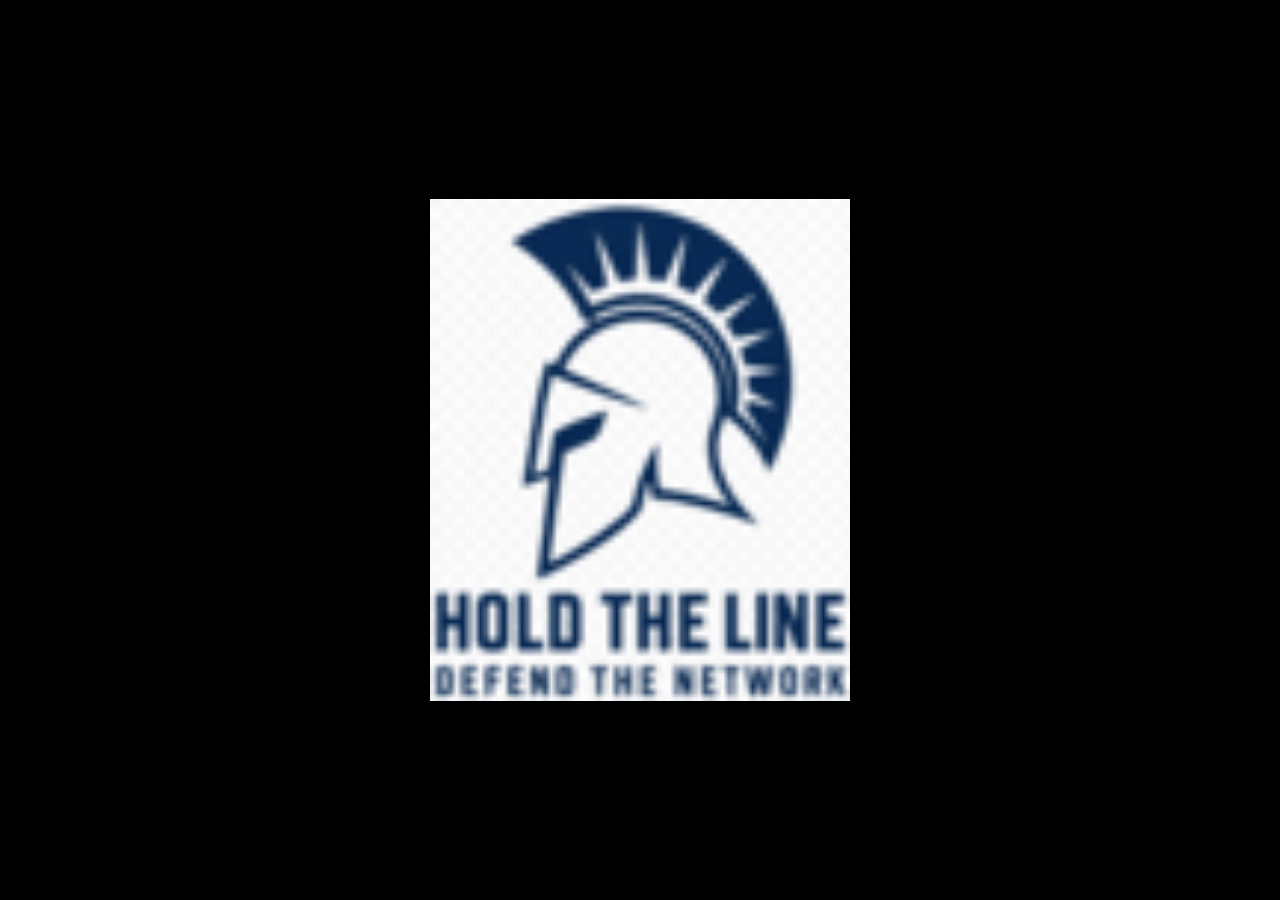
==== index.html @ aa24510d "Simplify to black background with centered static logo. Co-authored-by: Cursor <cursoragent@cursor.c" ====
<!DOCTYPE html>
<html lang="en">
<head>
  <meta charset="utf-8">
  <meta name="viewport" content="width=device-width, initial-scale=1">
  <title>Coish.Net</title>
  <link rel="stylesheet" href="styles.css">
</head>
<body>
  <img src="coish-hold-the-line-logo.png" alt="Coish.Net" width="480" height="480">
</body>
</html>
---- styles.css ----
*,
*::before,
*::after {
  box-sizing: border-box;
  margin: 0;
  padding: 0;
}

html,
body {
  height: 100%;
  background: #000;
}

body {
  display: flex;
  align-items: center;
  justify-content: center;
  min-height: 100vh;
  min-height: 100dvh;
}

img {
  display: block;
  max-width: min(88vw, 420px);
  width: 100%;
  height: auto;
}
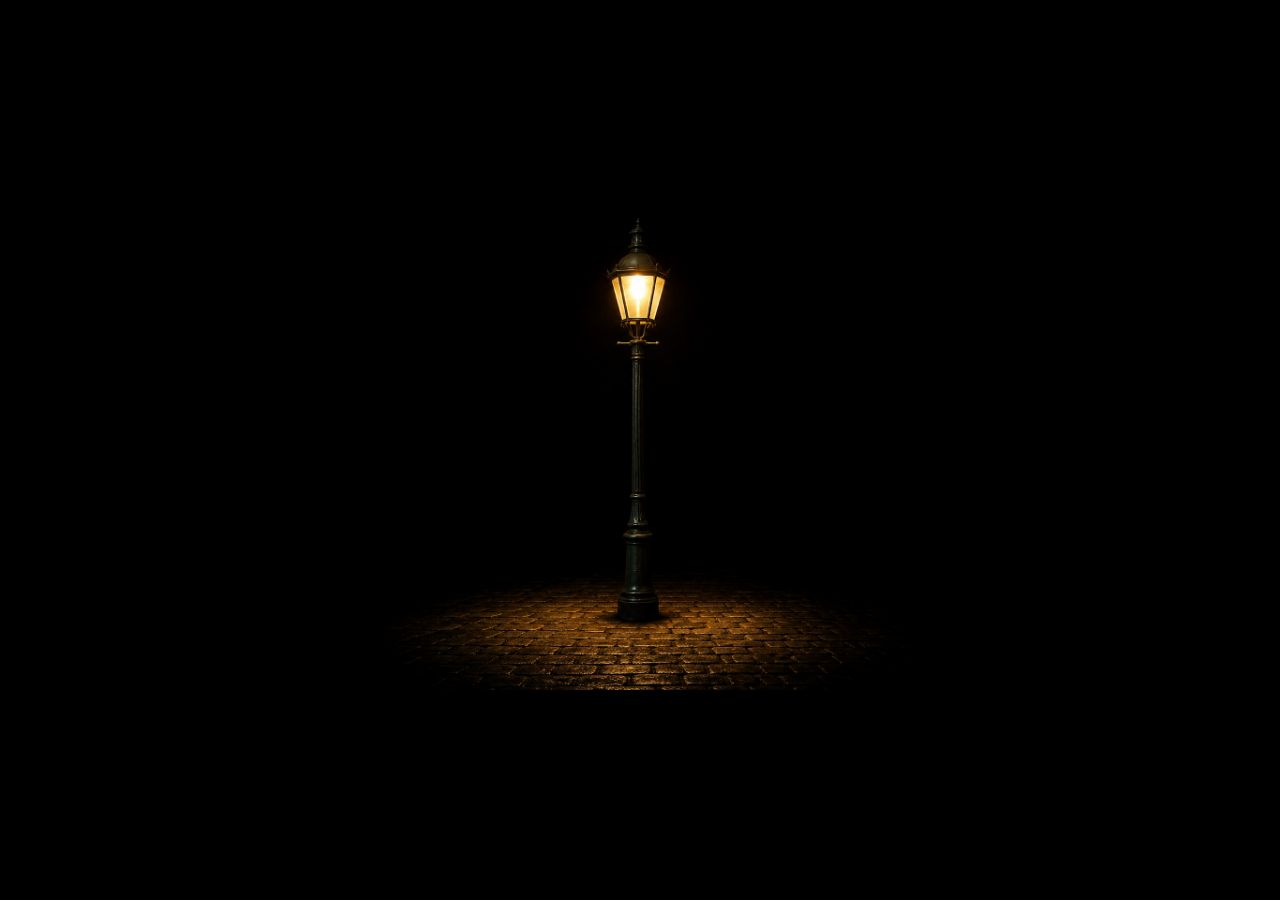
==== commit d0d3a82f: "Use static street lamp in darkness image. Co-authored-by: Cursor <cursoragent@cursor.com>" ====
--- a/index.html
+++ b/index.html
@@ -3,10 +3,11 @@
 <head>
   <meta charset="utf-8">
   <meta name="viewport" content="width=device-width, initial-scale=1">
+  <meta name="description" content="Coish.Net">
   <title>Coish.Net</title>
   <link rel="stylesheet" href="styles.css">
 </head>
 <body>
-  <img src="coish-hold-the-line-logo.png" alt="Coish.Net" width="480" height="480">
+  <img src="street-lamp-darkness.png" alt="Street lamp in the darkness">
 </body>
 </html>
--- a/styles.css
+++ b/styles.css
@@ -18,11 +18,13 @@
   justify-content: center;
   min-height: 100vh;
   min-height: 100dvh;
+  padding: 1rem;
 }
 
 img {
   display: block;
-  max-width: min(88vw, 420px);
+  max-width: min(96vw, 720px);
   width: 100%;
   height: auto;
+  border-radius: 2px;
 }
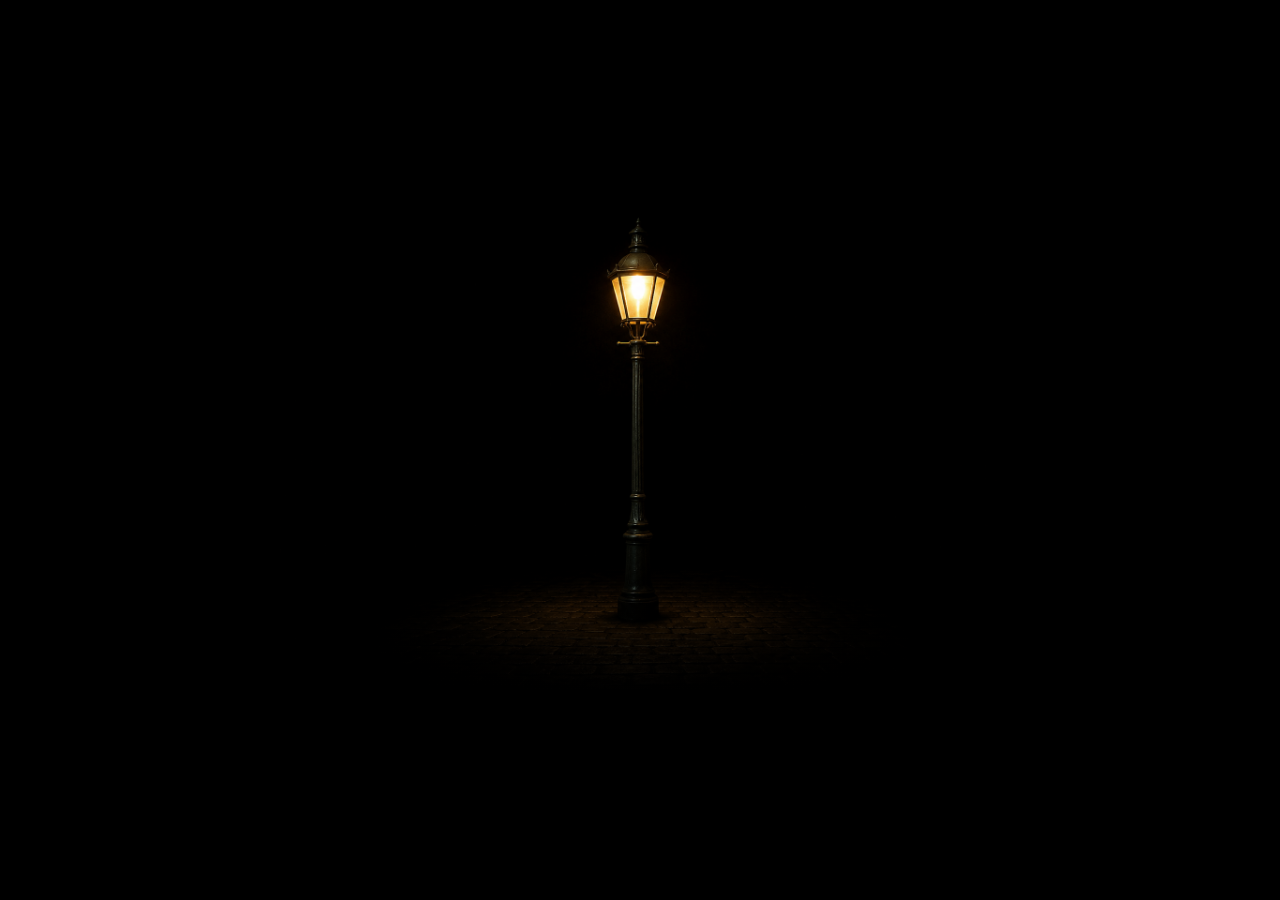
==== commit 1d4321b4: "Fade front cobblestone edge into black background. Co-authored-by: Cursor <cursoragent@cursor.com>" ====
--- a/index.html
+++ b/index.html
@@ -8,6 +8,8 @@
   <link rel="stylesheet" href="styles.css">
 </head>
 <body>
-  <img src="street-lamp-darkness.png" alt="Street lamp in the darkness">
+  <div class="image-wrap">
+    <img src="street-lamp-darkness.png" alt="Street lamp in the darkness">
+  </div>
 </body>
 </html>
--- a/styles.css
+++ b/styles.css
@@ -21,10 +21,34 @@
   padding: 1rem;
 }
 
-img {
-  display: block;
+.image-wrap {
+  position: relative;
   max-width: min(96vw, 720px);
   width: 100%;
+  line-height: 0;
+}
+
+.image-wrap img {
+  display: block;
+  width: 100%;
   height: auto;
-  border-radius: 2px;
 }
+
+/* Fade the front cobblestone edge into the page black */
+.image-wrap::after {
+  content: "";
+  position: absolute;
+  left: 0;
+  right: 0;
+  bottom: 0;
+  height: 48%;
+  background: linear-gradient(
+    to bottom,
+    transparent 0%,
+    rgba(0, 0, 0, 0.18) 22%,
+    rgba(0, 0, 0, 0.52) 48%,
+    rgba(0, 0, 0, 0.82) 72%,
+    #000 100%
+  );
+  pointer-events: none;
+}
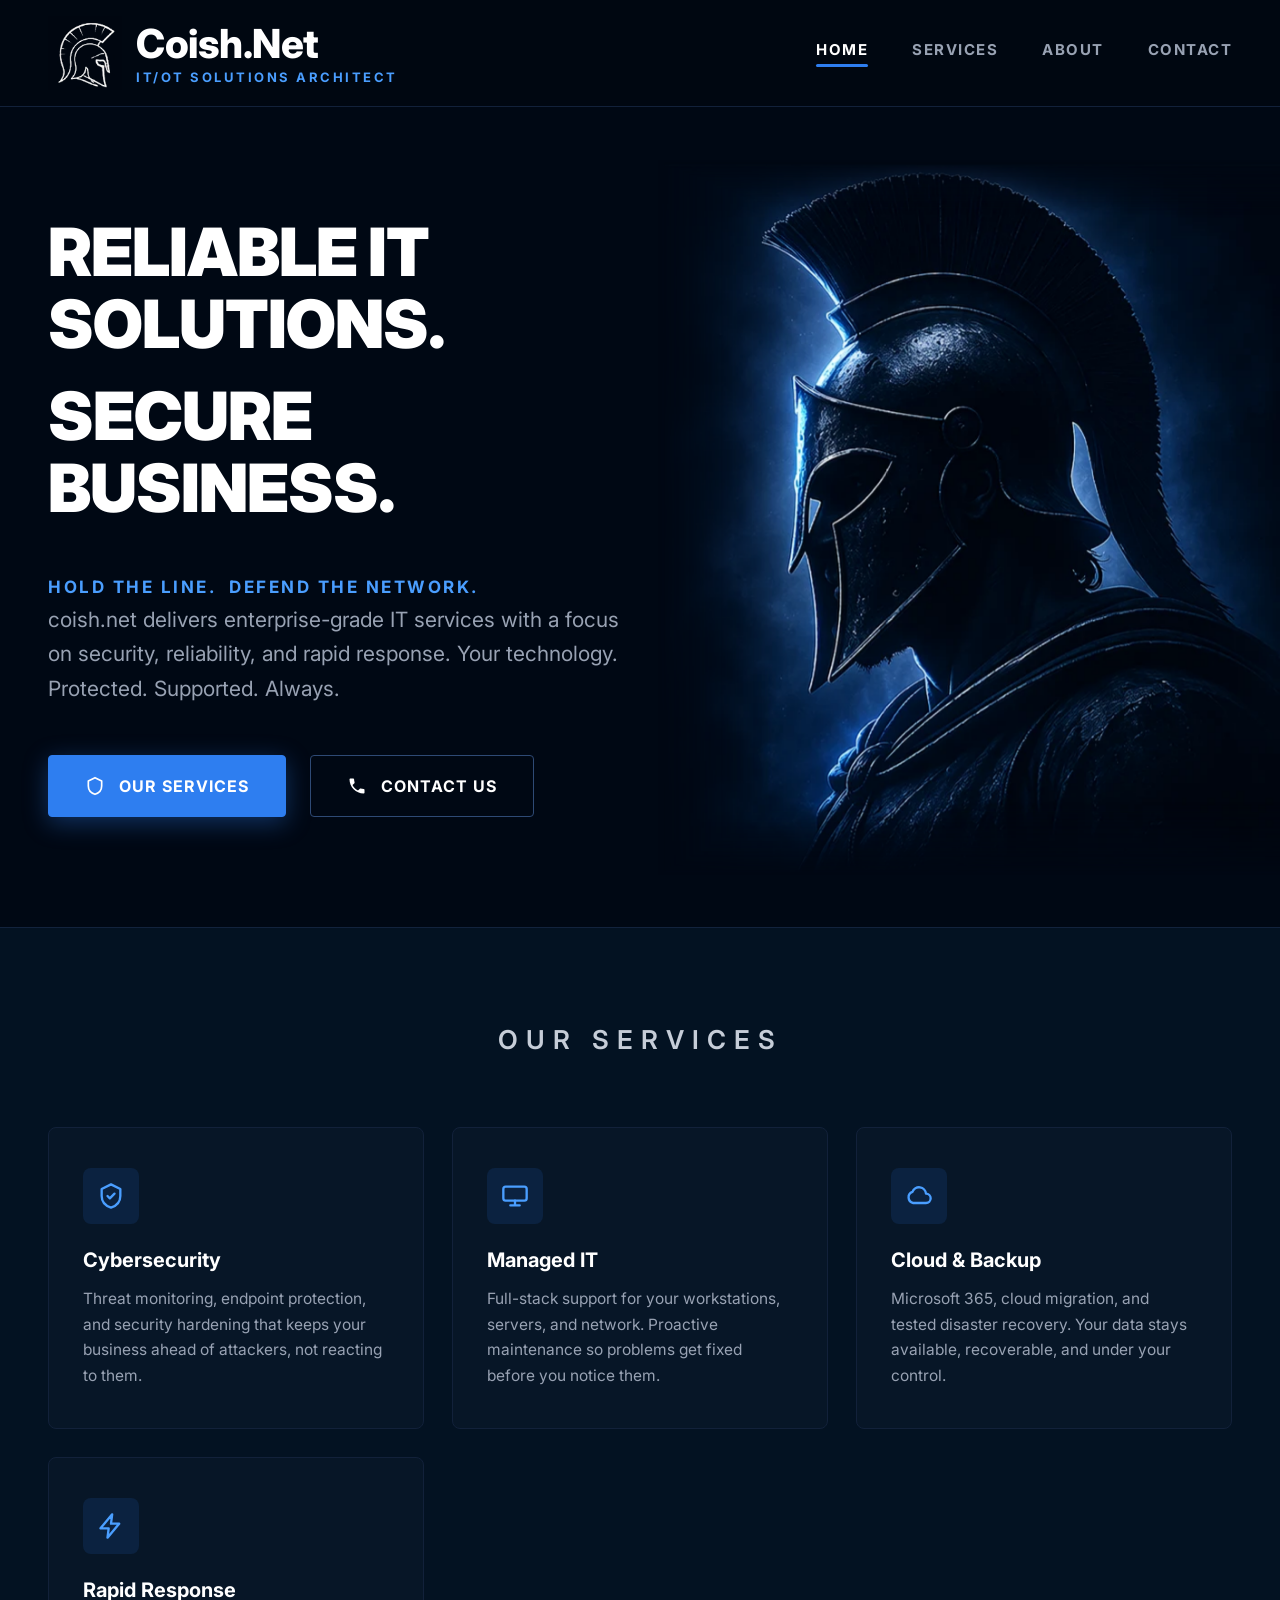
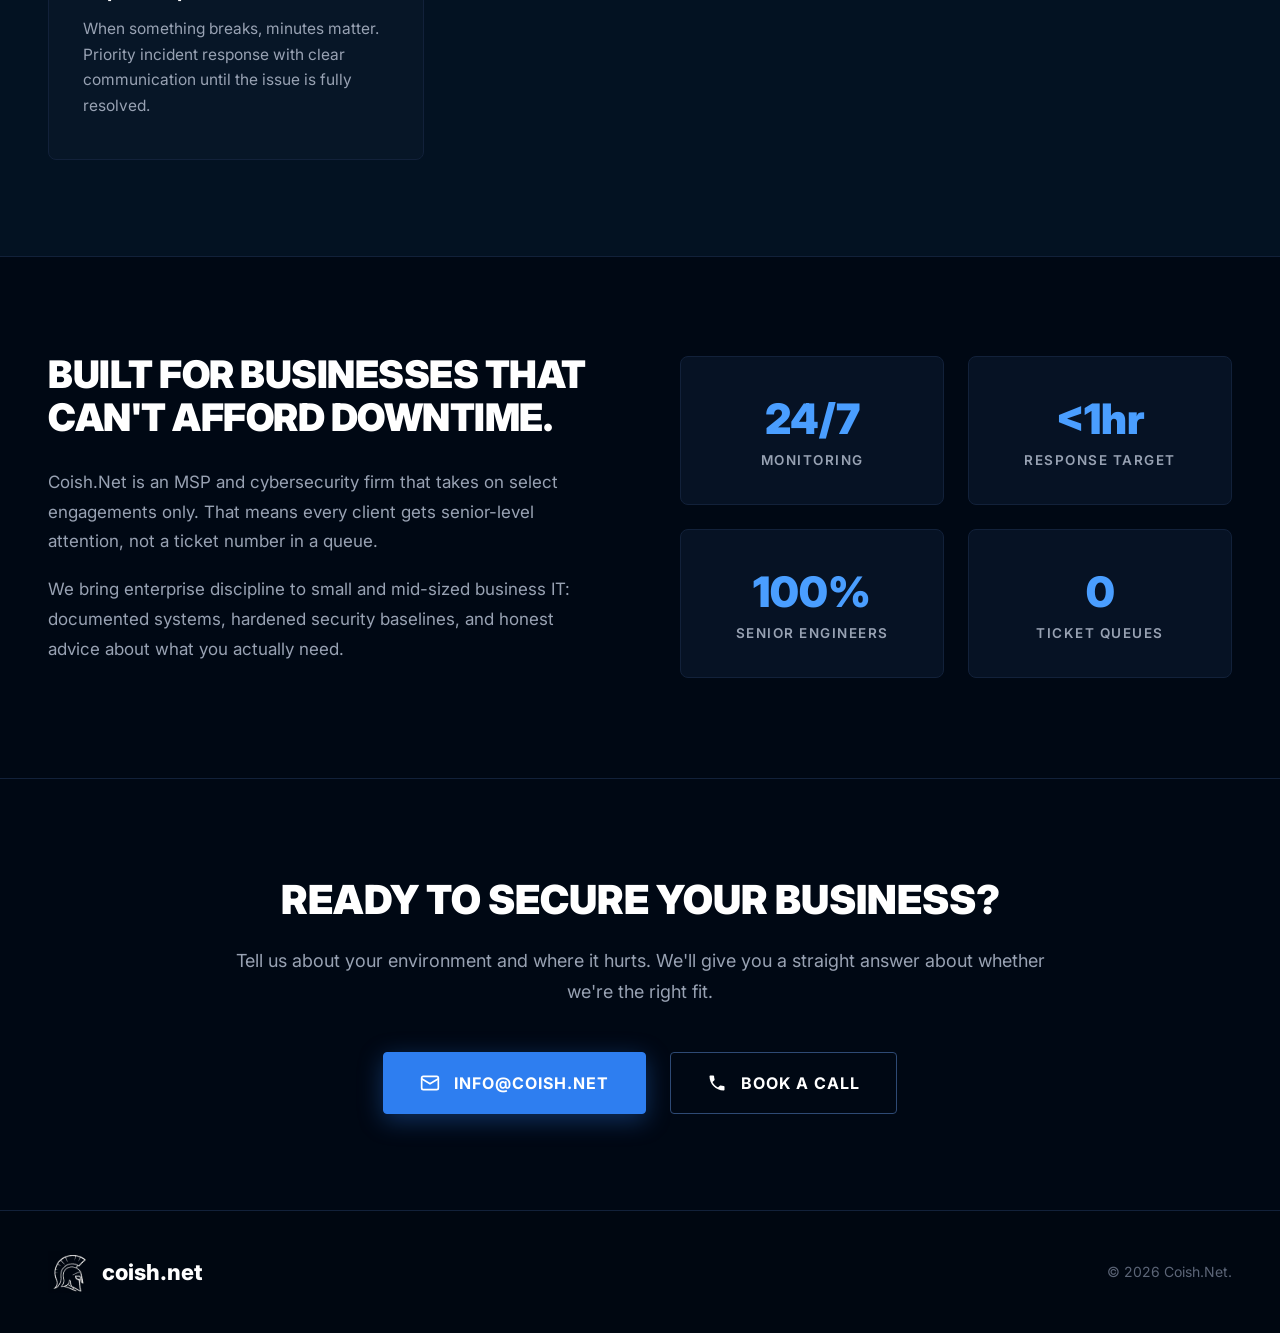
==== commit 914d7525: "Update coish.net homepage with redesigned single-page layout. Replace the previous multi-file splash" ====
--- a/index.html
+++ b/index.html
@@ -1,15 +1,368 @@
 <!DOCTYPE html>
 <html lang="en">
 <head>
-  <meta charset="utf-8">
-  <meta name="viewport" content="width=device-width, initial-scale=1">
-  <meta name="description" content="Coish.Net">
-  <title>Coish.Net</title>
-  <link rel="stylesheet" href="styles.css">
+<meta charset="UTF-8">
+<meta name="viewport" content="width=device-width, initial-scale=1.0">
+<title>Coish.Net — Reliable IT Solutions. Secure Business.</title>
+<link rel="icon" type="image/webp" href="[data-uri]">
+<link rel="preconnect" href="https://fonts.googleapis.com">
+<link rel="preconnect" href="https://fonts.gstatic.com" crossorigin>
+<link href="https://fonts.googleapis.com/css2?family=Inter:wght@400;500;600;700;800;900&display=swap" rel="stylesheet">
+<style>
+  :root{
+    --bg:#000814;
+    --bg-header:#000711;
+    --bg-panel:#061224;
+    --blue:#2e7ef0;
+    --blue-bright:#4a9eff;
+    --text:#ffffff;
+    --text-dim:#98a2b3;
+    --line:#12213a;
+  }
+  *{margin:0;padding:0;box-sizing:border-box}
+  html{scroll-behavior:smooth}
+  body{
+    background:var(--bg);
+    color:var(--text);
+    font-family:'Inter',system-ui,-apple-system,sans-serif;
+    -webkit-font-smoothing:antialiased;
+    overflow-x:hidden;
+  }
+  a{color:inherit;text-decoration:none}
+
+  /* ============ HEADER ============ */
+  header{
+    position:sticky;top:0;z-index:50;
+    background:var(--bg-header);
+    border-bottom:1px solid var(--line);
+  }
+  .header-inner{
+    max-width:1440px;margin:0 auto;
+    padding:16px 48px;
+    display:flex;align-items:center;justify-content:space-between;
+  }
+  .brand{display:flex;align-items:center;gap:14px}
+  .brand img{width:74px;height:74px;flex-shrink:0}
+  .brand-copy{display:flex;flex-direction:column;line-height:1.1}
+  .brand-name{font-size:40px;font-weight:800;letter-spacing:-0.5px}
+  .brand-tagline{
+    color:var(--blue-bright);
+    font-size:13px;font-weight:700;letter-spacing:2.5px;
+    text-transform:uppercase;
+    margin-top:4px;
+  }
+  nav{display:flex;gap:44px}
+  nav a{
+    font-size:15px;font-weight:700;letter-spacing:1.5px;
+    color:var(--text-dim);
+    padding-bottom:8px;position:relative;
+    transition:color .2s;
+  }
+  nav a:hover,nav a:focus-visible{color:#fff}
+  nav a.active{color:#fff}
+  nav a.active::after{
+    content:'';position:absolute;left:0;right:0;bottom:0;
+    height:3px;background:var(--blue);border-radius:2px;
+  }
+  .menu-btn{display:none;background:none;border:1px solid var(--line);color:#fff;
+    padding:10px 12px;border-radius:6px;cursor:pointer;font-size:18px}
+
+  /* ============ HERO ============ */
+  .hero{
+    position:relative;
+    display:grid;grid-template-columns:1.05fr 1fr;
+    align-items:center;
+    min-height:820px;
+    max-width:1440px;margin:0 auto;
+  }
+  .hero-copy{
+    position:relative;z-index:2;
+    padding:80px 24px 80px 48px;
+  }
+  .eyebrow{
+    color:var(--blue-bright);
+    font-size:17px;font-weight:700;letter-spacing:2.5px;
+    text-transform:uppercase;
+    margin:0 0 16px;
+  }
+  h1{
+    font-size:clamp(44px,5.2vw,72px);
+    font-weight:900;line-height:1.08;letter-spacing:-1px;
+    text-transform:uppercase;
+  }
+  .hero-copy h1 .h1-line{display:block;line-height:1.08}
+  .hero-copy h1 .h1-line + .h1-line{margin-top:20px}
+  .hero-copy .eyebrow{margin:52px 0 6px}
+  .hero-copy p{
+    color:var(--text-dim);
+    font-size:21px;line-height:1.65;
+    max-width:620px;
+  }
+  .cta-row{display:flex;gap:24px;margin-top:48px;flex-wrap:wrap}
+  .btn{
+    display:inline-flex;align-items:center;gap:14px;
+    font-size:16px;font-weight:700;letter-spacing:1px;
+    padding:20px 36px;border-radius:4px;
+    cursor:pointer;transition:transform .15s, box-shadow .2s, background .2s, border-color .2s;
+    text-transform:uppercase;
+  }
+  .btn svg{width:20px;height:20px}
+  .btn-primary{
+    background:var(--blue);color:#fff;border:1px solid var(--blue);
+    box-shadow:0 6px 24px rgba(46,126,240,.35);
+  }
+  .btn-primary:hover{background:#3d8bf5;transform:translateY(-2px)}
+  .btn-outline{
+    background:transparent;color:#fff;border:1px solid #2e4a75;
+  }
+  .btn-outline:hover{border-color:var(--blue-bright);transform:translateY(-2px)}
+  .btn:focus-visible{outline:2px solid var(--blue-bright);outline-offset:3px}
+
+  .hero-art{
+    position:relative;height:100%;min-height:700px;
+    display:flex;align-items:center;justify-content:flex-end;
+  }
+  .hero-art img{
+    width:100%;max-width:720px;height:auto;
+    display:block;
+    user-select:none;-webkit-user-drag:none;
+  }
+  @media (prefers-reduced-motion:no-preference){
+    .hero-copy{animation:rise .8s ease-out both}
+    .hero-art img{animation:fadeIn 1.2s ease-out both}
+    @keyframes rise{from{opacity:0;transform:translateY(24px)}to{opacity:1;transform:none}}
+    @keyframes fadeIn{from{opacity:0}to{opacity:1}}
+  }
+
+  /* ============ SECTION HEADERS ============ */
+  section{border-top:1px solid var(--line)}
+  #services{background:#031222;border-top:1px solid #12233d}
+  .section-inner{max-width:1440px;margin:0 auto;padding:96px 48px}
+  .section-title{
+    text-align:center;
+    font-size:26px;font-weight:600;letter-spacing:8px;
+    text-transform:uppercase;color:#c6cdd8;
+    margin-bottom:72px;
+  }
+
+  /* ============ SERVICES ============ */
+  .services-grid{
+    display:grid;grid-template-columns:repeat(auto-fit,minmax(280px,1fr));
+    gap:28px;
+  }
+  .card{
+    background:#071627;
+    border:1px solid var(--line);
+    border-radius:8px;
+    padding:40px 34px;
+    transition:transform .2s,border-color .2s;
+  }
+  .card:hover{transform:translateY(-6px);border-color:#2e4a75}
+  .card .icon{
+    width:56px;height:56px;border-radius:8px;
+    background:rgba(46,126,240,.12);
+    display:flex;align-items:center;justify-content:center;
+    margin-bottom:24px;
+  }
+  .card .icon svg{width:28px;height:28px;stroke:var(--blue-bright)}
+  .card h3{font-size:20px;font-weight:700;margin-bottom:14px}
+  .card p{color:var(--text-dim);font-size:15.5px;line-height:1.65}
+
+  /* ============ ABOUT ============ */
+  .about-grid{
+    display:grid;grid-template-columns:1fr 1fr;gap:80px;align-items:center;
+  }
+  .about-grid h2{
+    font-size:38px;font-weight:900;text-transform:uppercase;
+    line-height:1.15;letter-spacing:-.5px;margin-bottom:28px;
+  }
+  .about-grid p{color:var(--text-dim);font-size:17px;line-height:1.75;margin-bottom:18px}
+  .stats{display:grid;grid-template-columns:1fr 1fr;gap:24px}
+  .stat{
+    background:var(--bg-panel);border:1px solid var(--line);
+    border-radius:8px;padding:36px 28px;text-align:center;
+  }
+  .stat .num{font-size:42px;font-weight:900;color:var(--blue-bright)}
+  .stat .lbl{color:var(--text-dim);font-size:13.5px;letter-spacing:1.5px;
+    text-transform:uppercase;margin-top:8px;font-weight:600}
+
+  /* ============ CONTACT ============ */
+  .contact-box{max-width:820px;margin:0 auto;text-align:center}
+  .contact-box h2{font-size:40px;font-weight:900;text-transform:uppercase;margin-bottom:22px}
+  .contact-box p{color:var(--text-dim);font-size:18px;line-height:1.7;margin-bottom:44px}
+  .contact-methods{display:flex;gap:24px;justify-content:center;flex-wrap:wrap}
+
+  /* ============ FOOTER ============ */
+  footer{border-top:1px solid var(--line);background:var(--bg-header)}
+  .footer-inner{
+    max-width:1440px;margin:0 auto;padding:40px 48px;
+    display:flex;align-items:center;justify-content:space-between;
+    flex-wrap:wrap;gap:20px;
+  }
+  .footer-brand{display:flex;align-items:center;gap:12px;font-weight:800;font-size:22px}
+  .footer-brand img{width:42px;height:42px}
+  footer .fine{color:#5b6577;font-size:14px}
+
+  /* ============ RESPONSIVE ============ */
+  @media (max-width:1024px){
+    .hero{grid-template-columns:1fr;min-height:0}
+    .hero-art{min-height:0;order:-1;justify-content:center;padding-top:12px}
+    .hero-art img{max-width:520px}
+    .hero-copy{padding:12px 24px 80px}
+    .about-grid{grid-template-columns:1fr;gap:48px}
+    .brand-name{font-size:28px}
+    .brand-tagline{font-size:11px;letter-spacing:2px}
+    .brand img{width:52px;height:52px}
+  }
+  @media (max-width:820px){
+    nav{
+      display:none;position:absolute;top:100%;left:0;right:0;
+      background:var(--bg-header);border-bottom:1px solid var(--line);
+      flex-direction:column;gap:0;padding:12px 0;
+    }
+    nav.open{display:flex}
+    nav a{padding:16px 48px}
+    nav a.active::after{display:none}
+    .menu-btn{display:block}
+    .header-inner{padding:12px 24px}
+    .section-inner{padding:72px 24px}
+    h1{font-size:40px}
+    .section-title{letter-spacing:5px;font-size:20px}
+  }
+</style>
 </head>
 <body>
-  <div class="image-wrap">
-    <img src="street-lamp-darkness.png" alt="Street lamp in the darkness">
-  </div>
+
+<header>
+  <div class="header-inner">
+    <a class="brand" href="#home" aria-label="Coish.Net home">
+      <img src="[data-uri]" alt="Coish.Net Spartan helmet logo">
+      <div class="brand-copy">
+        <span class="brand-name">Coish.Net</span>
+        <span class="brand-tagline">IT/OT Solutions Architect</span>
+      </div>
+    </a>
+    <button class="menu-btn" aria-label="Toggle menu" onclick="document.getElementById('nav').classList.toggle('open')">&#9776;</button>
+    <nav id="nav">
+      <a href="#home" class="active">HOME</a>
+      <a href="#services">SERVICES</a>
+      <a href="#about">ABOUT</a>
+      <a href="#contact">CONTACT</a>
+    </nav>
+  </div>
+</header>
+
+<main>
+<!-- ============ HERO ============ -->
+<div class="hero" id="home">
+  <div class="hero-copy">
+    <h1>
+      <span class="h1-line">Reliable IT Solutions.</span>
+      <span class="h1-line">Secure Business.</span>
+    </h1>
+    <div class="eyebrow">Hold the Line.&nbsp; Defend the Network.</div>
+    <p>coish.net delivers enterprise-grade IT services with a focus on security, reliability, and rapid response. Your technology. Protected. Supported. Always.</p>
+    <div class="cta-row">
+      <a class="btn btn-primary" href="#services">
+        <svg viewBox="0 0 24 24" fill="none" stroke="currentColor" stroke-width="2" stroke-linecap="round" stroke-linejoin="round"><path d="M12 2l8 4v6c0 5-3.5 8.5-8 10-4.5-1.5-8-5-8-10V6l8-4z"/></svg>
+        Our Services
+      </a>
+      <a class="btn btn-outline" href="#contact">
+        <svg viewBox="0 0 24 24" fill="currentColor"><path d="M6.6 10.8c1.4 2.8 3.8 5.1 6.6 6.6l2.2-2.2c.3-.3.7-.4 1-.2 1.1.4 2.3.6 3.6.6.6 0 1 .4 1 1V20c0 .6-.4 1-1 1C10.6 21 3 13.4 3 4c0-.6.4-1 1-1h3.5c.6 0 1 .4 1 1 0 1.2.2 2.4.6 3.6.1.3 0 .7-.2 1l-2.3 2.2z"/></svg>
+        Contact Us
+      </a>
+    </div>
+  </div>
+
+  <div class="hero-art">
+    <img src="[data-uri]" alt="Spartan warrior in a dark helmet lit by blue light" loading="eager">
+  </div>
+</div>
+
+<!-- ============ SERVICES ============ -->
+<section id="services">
+  <div class="section-inner">
+    <h2 class="section-title">Our Services</h2>
+    <div class="services-grid">
+      <div class="card">
+        <div class="icon"><svg viewBox="0 0 24 24" fill="none" stroke-width="2" stroke-linecap="round" stroke-linejoin="round"><path d="M12 2l8 4v6c0 5-3.5 8.5-8 10-4.5-1.5-8-5-8-10V6l8-4z"/><path d="M9 12l2 2 4-4"/></svg></div>
+        <h3>Cybersecurity</h3>
+        <p>Threat monitoring, endpoint protection, and security hardening that keeps your business ahead of attackers, not reacting to them.</p>
+      </div>
+      <div class="card">
+        <div class="icon"><svg viewBox="0 0 24 24" fill="none" stroke-width="2" stroke-linecap="round" stroke-linejoin="round"><rect x="2" y="4" width="20" height="12" rx="2"/><path d="M8 20h8M12 16v4"/></svg></div>
+        <h3>Managed IT</h3>
+        <p>Full-stack support for your workstations, servers, and network. Proactive maintenance so problems get fixed before you notice them.</p>
+      </div>
+      <div class="card">
+        <div class="icon"><svg viewBox="0 0 24 24" fill="none" stroke-width="2" stroke-linecap="round" stroke-linejoin="round"><path d="M18 10a6 6 0 0 0-11.6-1.6A5 5 0 0 0 7 18h11a4 4 0 0 0 0-8z"/></svg></div>
+        <h3>Cloud &amp; Backup</h3>
+        <p>Microsoft 365, cloud migration, and tested disaster recovery. Your data stays available, recoverable, and under your control.</p>
+      </div>
+      <div class="card">
+        <div class="icon"><svg viewBox="0 0 24 24" fill="none" stroke-width="2" stroke-linecap="round" stroke-linejoin="round"><path d="M13 2L3 14h7l-1 8 10-12h-7l1-8z"/></svg></div>
+        <h3>Rapid Response</h3>
+        <p>When something breaks, minutes matter. Priority incident response with clear communication until the issue is fully resolved.</p>
+      </div>
+    </div>
+  </div>
+</section>
+
+<!-- ============ ABOUT ============ -->
+<section id="about">
+  <div class="section-inner about-grid">
+    <div>
+      <h2>Built for businesses that can't afford downtime.</h2>
+      <p>Coish.Net is an MSP and cybersecurity firm that takes on select engagements only. That means every client gets senior-level attention, not a ticket number in a queue.</p>
+      <p>We bring enterprise discipline to small and mid-sized business IT: documented systems, hardened security baselines, and honest advice about what you actually need.</p>
+    </div>
+    <div class="stats">
+      <div class="stat"><div class="num">24/7</div><div class="lbl">Monitoring</div></div>
+      <div class="stat"><div class="num">&lt;1hr</div><div class="lbl">Response Target</div></div>
+      <div class="stat"><div class="num">100%</div><div class="lbl">Senior Engineers</div></div>
+      <div class="stat"><div class="num">0</div><div class="lbl">Ticket Queues</div></div>
+    </div>
+  </div>
+</section>
+
+<!-- ============ CONTACT ============ -->
+<section id="contact">
+  <div class="section-inner">
+    <div class="contact-box">
+      <h2>Ready to secure your business?</h2>
+      <p>Tell us about your environment and where it hurts. We'll give you a straight answer about whether we're the right fit.</p>
+      <div class="contact-methods">
+        <a class="btn btn-primary" href="mailto:info@coish.net">
+          <svg viewBox="0 0 24 24" fill="none" stroke="currentColor" stroke-width="2" stroke-linecap="round" stroke-linejoin="round"><rect x="2" y="4" width="20" height="16" rx="2"/><path d="M2 7l10 6 10-6"/></svg>
+          info@coish.net
+        </a>
+        <a class="btn btn-outline" href="tel:+15555555555">
+          <svg viewBox="0 0 24 24" fill="currentColor"><path d="M6.6 10.8c1.4 2.8 3.8 5.1 6.6 6.6l2.2-2.2c.3-.3.7-.4 1-.2 1.1.4 2.3.6 3.6.6.6 0 1 .4 1 1V20c0 .6-.4 1-1 1C10.6 21 3 13.4 3 4c0-.6.4-1 1-1h3.5c.6 0 1 .4 1 1 0 1.2.2 2.4.6 3.6.1.3 0 .7-.2 1l-2.3 2.2z"/></svg>
+          Book a Call
+        </a>
+      </div>
+    </div>
+  </div>
+</section>
+</main>
+
+<footer>
+  <div class="footer-inner">
+    <div class="footer-brand">
+      <img src="[data-uri]" alt="">
+      coish.net
+    </div>
+    <div class="fine">&copy; 2026 Coish.Net.</div>
+  </div>
+</footer>
+
+<script>
+  const links = document.querySelectorAll('nav a');
+  links.forEach(a => a.addEventListener('click', () => {
+    document.getElementById('nav').classList.remove('open');
+    links.forEach(l => l.classList.remove('active'));
+    a.classList.add('active');
+  }));
+</script>
 </body>
 </html>
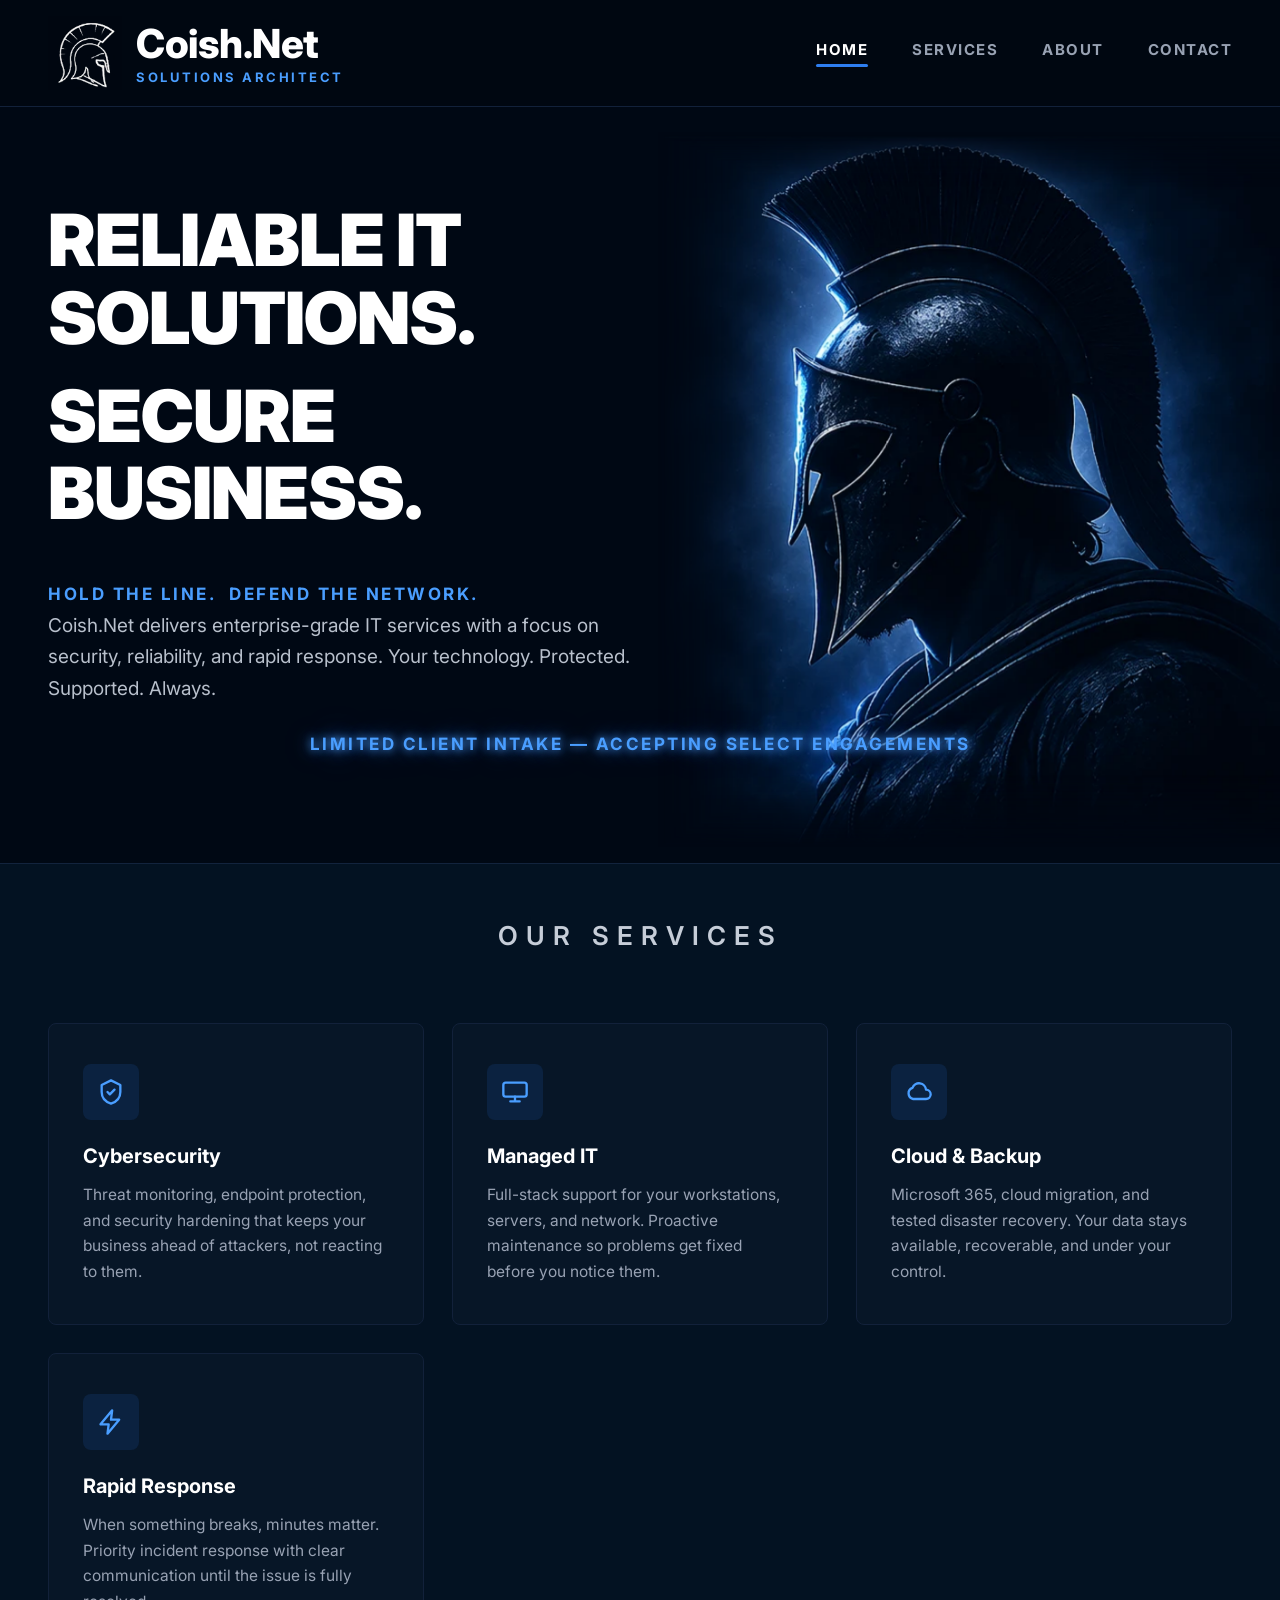
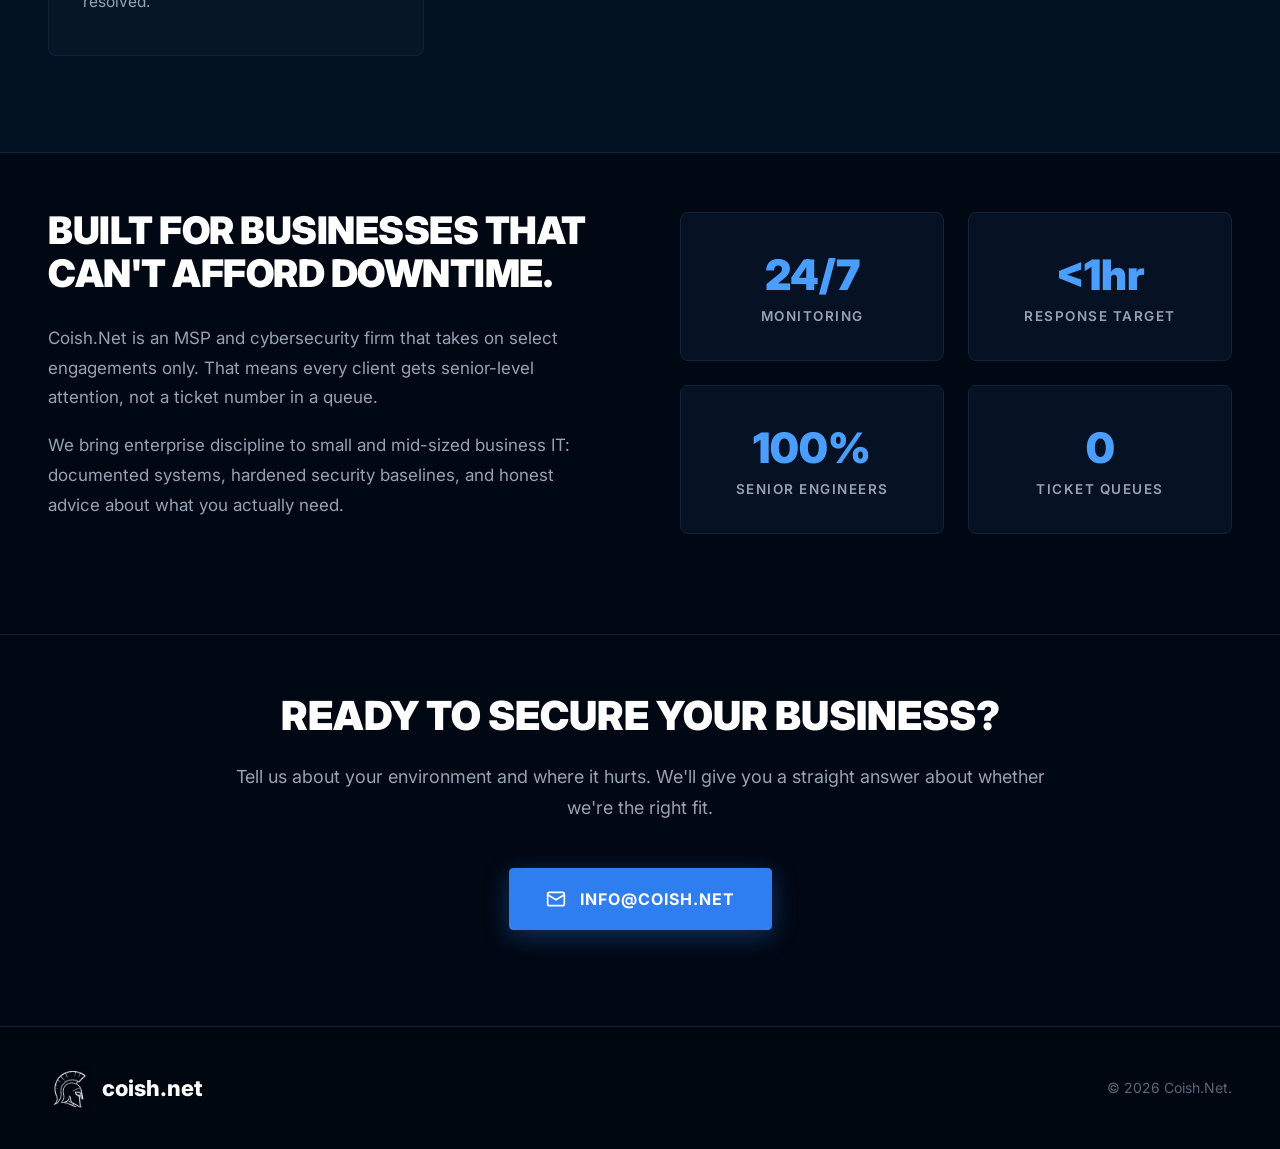
==== commit d334dd0a: "Lower hero copy and shorten the header tagline to Solutions Architect. Adds 70px top spacing below t" ====
--- a/index.html
+++ b/index.html
@@ -70,14 +70,17 @@
   /* ============ HERO ============ */
   .hero{
     position:relative;
-    display:grid;grid-template-columns:1.05fr 1fr;
-    align-items:center;
-    min-height:820px;
+    display:grid;
+    grid-template-columns:1.05fr 1fr;
+    grid-template-rows:auto auto;
+    align-items:start;
     max-width:1440px;margin:0 auto;
+    padding:24px 0 16px;
   }
   .hero-copy{
     position:relative;z-index:2;
-    padding:80px 24px 80px 48px;
+    grid-column:1;grid-row:1;
+    padding:70px 24px 0 48px;
   }
   .eyebrow{
     color:var(--blue-bright);
@@ -86,19 +89,38 @@
     margin:0 0 16px;
   }
   h1{
-    font-size:clamp(44px,5.2vw,72px);
     font-weight:900;line-height:1.08;letter-spacing:-1px;
     text-transform:uppercase;
   }
+  .hero-copy h1{font-size:72px}
   .hero-copy h1 .h1-line{display:block;line-height:1.08}
   .hero-copy h1 .h1-line + .h1-line{margin-top:20px}
   .hero-copy .eyebrow{margin:52px 0 6px}
   .hero-copy p{
-    color:var(--text-dim);
-    font-size:21px;line-height:1.65;
+    color:#b8c0cc;
+    font-size:19px;line-height:1.65;
     max-width:620px;
   }
-  .cta-row{display:flex;gap:24px;margin-top:48px;flex-wrap:wrap}
+  .hero-intake{
+    grid-column:1 / -1;
+    grid-row:2;
+    margin-top:-113px;
+    padding:0 48px;
+    text-align:center;
+    position:relative;
+    z-index:3;
+  }
+  .hero-intake .intake-notice{
+    margin:0;
+    color:var(--blue-bright);
+    font-size:17px;font-weight:700;letter-spacing:2.5px;
+    text-transform:uppercase;
+    white-space:nowrap;
+    text-shadow:
+      0 0 8px rgba(74,158,255,.95),
+      0 0 18px rgba(74,158,255,.65),
+      0 0 36px rgba(46,126,240,.45);
+  }
   .btn{
     display:inline-flex;align-items:center;gap:14px;
     font-size:16px;font-weight:700;letter-spacing:1px;
@@ -119,7 +141,9 @@
   .btn:focus-visible{outline:2px solid var(--blue-bright);outline-offset:3px}
 
   .hero-art{
-    position:relative;height:100%;min-height:700px;
+    grid-column:2;grid-row:1;
+    position:relative;
+    align-self:center;
     display:flex;align-items:center;justify-content:flex-end;
   }
   .hero-art img{
@@ -137,7 +161,7 @@
   /* ============ SECTION HEADERS ============ */
   section{border-top:1px solid var(--line)}
   #services{background:#031222;border-top:1px solid #12233d}
-  .section-inner{max-width:1440px;margin:0 auto;padding:96px 48px}
+  .section-inner{max-width:1440px;margin:0 auto;padding:56px 48px 96px}
   .section-title{
     text-align:center;
     font-size:26px;font-weight:600;letter-spacing:8px;
@@ -205,10 +229,18 @@
 
   /* ============ RESPONSIVE ============ */
   @media (max-width:1024px){
-    .hero{grid-template-columns:1fr;min-height:0}
-    .hero-art{min-height:0;order:-1;justify-content:center;padding-top:12px}
+    .hero{
+      grid-template-columns:1fr;
+      grid-template-rows:auto auto auto;
+      padding:8px 0 24px;
+    }
+    .hero-art{
+      grid-column:1;grid-row:1;
+      justify-content:center;padding-top:12px;
+    }
+    .hero-copy{grid-column:1;grid-row:2;padding:12px 24px 0}
+    .hero-intake{grid-column:1;grid-row:3;padding:0 24px;margin-top:-105px}
     .hero-art img{max-width:520px}
-    .hero-copy{padding:12px 24px 80px}
     .about-grid{grid-template-columns:1fr;gap:48px}
     .brand-name{font-size:28px}
     .brand-tagline{font-size:11px;letter-spacing:2px}
@@ -226,7 +258,7 @@
     .menu-btn{display:block}
     .header-inner{padding:12px 24px}
     .section-inner{padding:72px 24px}
-    h1{font-size:40px}
+    .hero-copy h1{font-size:40px}
     .section-title{letter-spacing:5px;font-size:20px}
   }
 </style>
@@ -239,7 +271,7 @@
       <img src="[data-uri]" alt="Coish.Net Spartan helmet logo">
       <div class="brand-copy">
         <span class="brand-name">Coish.Net</span>
-        <span class="brand-tagline">IT/OT Solutions Architect</span>
+        <span class="brand-tagline">Solutions Architect</span>
       </div>
     </a>
     <button class="menu-btn" aria-label="Toggle menu" onclick="document.getElementById('nav').classList.toggle('open')">&#9776;</button>
@@ -257,25 +289,19 @@
 <div class="hero" id="home">
   <div class="hero-copy">
     <h1>
-      <span class="h1-line">Reliable IT Solutions.</span>
-      <span class="h1-line">Secure Business.</span>
+      <span class="h1-line">Reliable IT<br>Solutions.</span>
+      <span class="h1-line">Secure<br>Business.</span>
     </h1>
     <div class="eyebrow">Hold the Line.&nbsp; Defend the Network.</div>
-    <p>coish.net delivers enterprise-grade IT services with a focus on security, reliability, and rapid response. Your technology. Protected. Supported. Always.</p>
-    <div class="cta-row">
-      <a class="btn btn-primary" href="#services">
-        <svg viewBox="0 0 24 24" fill="none" stroke="currentColor" stroke-width="2" stroke-linecap="round" stroke-linejoin="round"><path d="M12 2l8 4v6c0 5-3.5 8.5-8 10-4.5-1.5-8-5-8-10V6l8-4z"/></svg>
-        Our Services
-      </a>
-      <a class="btn btn-outline" href="#contact">
-        <svg viewBox="0 0 24 24" fill="currentColor"><path d="M6.6 10.8c1.4 2.8 3.8 5.1 6.6 6.6l2.2-2.2c.3-.3.7-.4 1-.2 1.1.4 2.3.6 3.6.6.6 0 1 .4 1 1V20c0 .6-.4 1-1 1C10.6 21 3 13.4 3 4c0-.6.4-1 1-1h3.5c.6 0 1 .4 1 1 0 1.2.2 2.4.6 3.6.1.3 0 .7-.2 1l-2.3 2.2z"/></svg>
-        Contact Us
-      </a>
-    </div>
+    <p>Coish.Net delivers enterprise-grade IT services with a focus on security, reliability, and rapid response. Your technology. Protected. Supported. Always.</p>
   </div>
 
   <div class="hero-art">
     <img src="[data-uri]" alt="Spartan warrior in a dark helmet lit by blue light" loading="eager">
+  </div>
+
+  <div class="hero-intake">
+    <p class="intake-notice">Limited Client Intake — Accepting Select Engagements</p>
   </div>
 </div>
 
@@ -336,10 +362,6 @@
           <svg viewBox="0 0 24 24" fill="none" stroke="currentColor" stroke-width="2" stroke-linecap="round" stroke-linejoin="round"><rect x="2" y="4" width="20" height="16" rx="2"/><path d="M2 7l10 6 10-6"/></svg>
           info@coish.net
         </a>
-        <a class="btn btn-outline" href="tel:+15555555555">
-          <svg viewBox="0 0 24 24" fill="currentColor"><path d="M6.6 10.8c1.4 2.8 3.8 5.1 6.6 6.6l2.2-2.2c.3-.3.7-.4 1-.2 1.1.4 2.3.6 3.6.6.6 0 1 .4 1 1V20c0 .6-.4 1-1 1C10.6 21 3 13.4 3 4c0-.6.4-1 1-1h3.5c.6 0 1 .4 1 1 0 1.2.2 2.4.6 3.6.1.3 0 .7-.2 1l-2.3 2.2z"/></svg>
-          Book a Call
-        </a>
       </div>
     </div>
   </div>
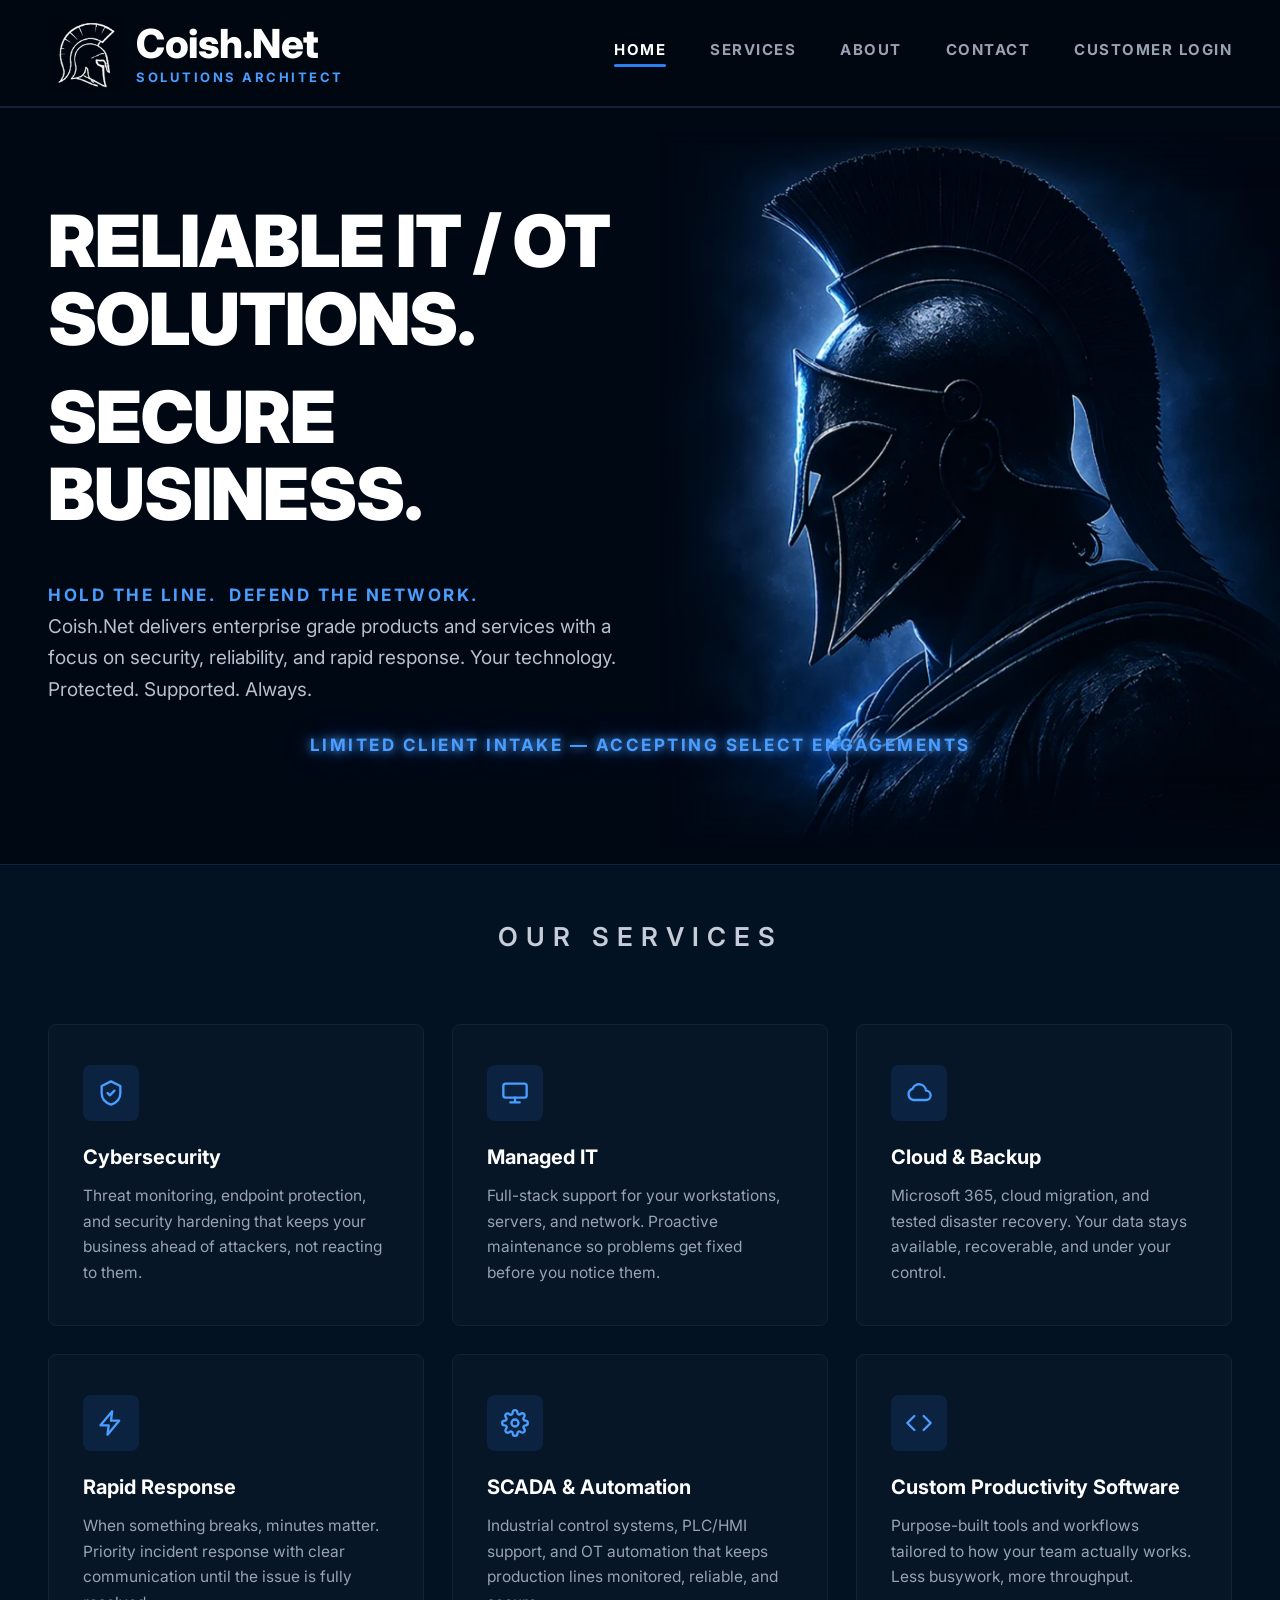
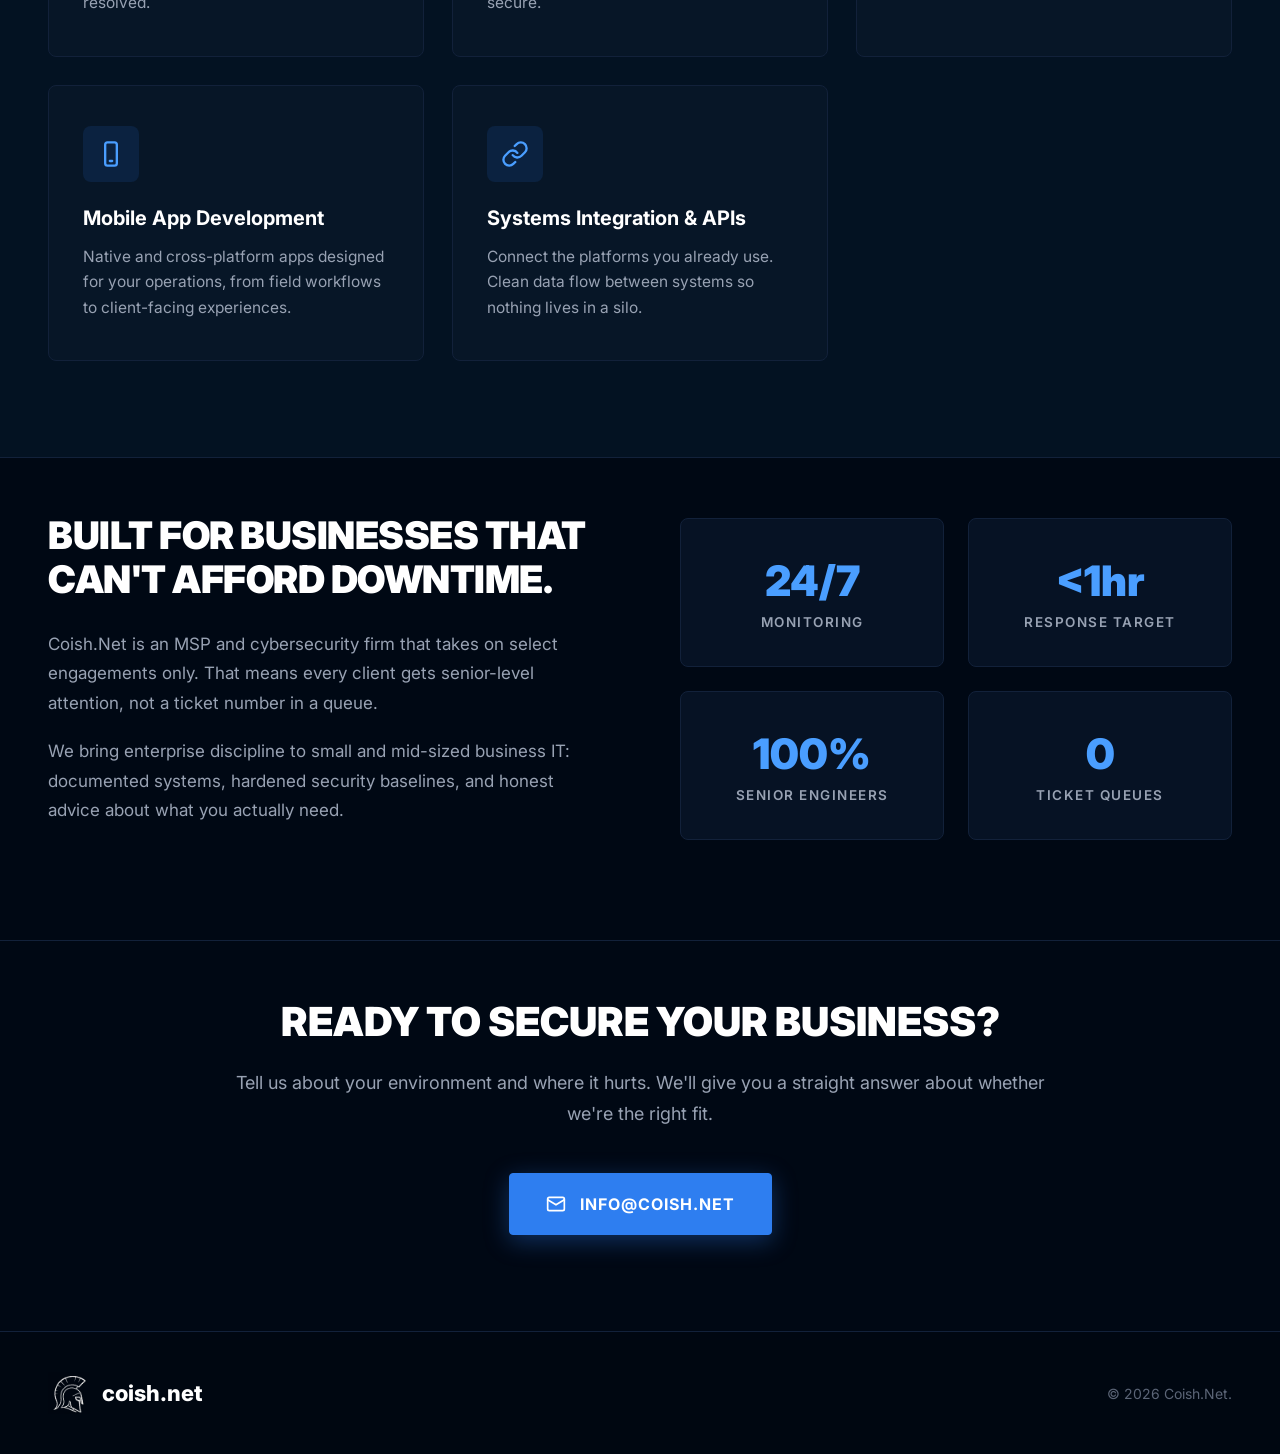
==== commit d1111dae: "Expand services, add Customer Login, and improve SEO discoverability. Adds four OT/software service " ====
--- a/index.html
+++ b/index.html
@@ -3,7 +3,105 @@
 <head>
 <meta charset="UTF-8">
 <meta name="viewport" content="width=device-width, initial-scale=1.0">
-<title>Coish.Net — Reliable IT Solutions. Secure Business.</title>
+<title>Coish.Net — Reliable IT / OT Solutions. Secure Business.</title>
+<meta name="description" content="Coish.Net delivers enterprise-grade IT and OT solutions: managed IT, cybersecurity, SCADA and industrial automation, cloud backup, rapid incident response, and systems integration. Your technology. Protected. Supported. Always.">
+<meta name="keywords" content="IT OT solutions, managed IT services, MSP, cybersecurity, OT security, industrial cybersecurity, SCADA support, PLC HMI, industrial automation, managed detection and response, endpoint protection, Microsoft 365, cloud backup, disaster recovery, systems integration, API integration, custom software, mobile app development, rapid incident response, SMB IT support, Coish.Net">
+<meta name="author" content="Coish.Net">
+<meta name="robots" content="index, follow, max-image-preview:large, max-snippet:-1, max-video-preview:-1">
+<meta name="googlebot" content="index, follow, max-image-preview:large, max-snippet:-1, max-video-preview:-1">
+<meta name="bingbot" content="index, follow">
+<meta name="rating" content="general">
+<meta name="revisit-after" content="7 days">
+<meta name="theme-color" content="#000814">
+<meta name="color-scheme" content="dark">
+<link rel="canonical" href="https://www.coish.net/">
+<link rel="alternate" hreflang="en" href="https://www.coish.net/">
+<link rel="alternate" hreflang="x-default" href="https://www.coish.net/">
+<link rel="sitemap" type="application/xml" title="Sitemap" href="https://www.coish.net/sitemap.xml">
+<meta property="og:locale" content="en_US">
+<meta property="og:type" content="website">
+<meta property="og:site_name" content="Coish.Net">
+<meta property="og:title" content="Coish.Net — Reliable IT / OT Solutions. Secure Business.">
+<meta property="og:description" content="Enterprise-grade IT and OT products and services focused on security, reliability, and rapid response. Managed IT, cybersecurity, SCADA and automation, cloud and backup.">
+<meta property="og:url" content="https://www.coish.net/">
+<meta name="twitter:card" content="summary_large_image">
+<meta name="twitter:title" content="Coish.Net — Reliable IT / OT Solutions. Secure Business.">
+<meta name="twitter:description" content="Enterprise-grade IT and OT solutions: cybersecurity, managed IT, SCADA and automation, cloud backup, and rapid response.">
+<script type="application/ld+json">
+{
+  "@context": "https://schema.org",
+  "@graph": [
+    {
+      "@type": "WebSite",
+      "@id": "https://www.coish.net/#website",
+      "url": "https://www.coish.net/",
+      "name": "Coish.Net",
+      "description": "Reliable IT / OT solutions for secure business operations.",
+      "publisher": { "@id": "https://www.coish.net/#organization" },
+      "inLanguage": "en-US"
+    },
+    {
+      "@type": "Organization",
+      "@id": "https://www.coish.net/#organization",
+      "name": "Coish.Net",
+      "url": "https://www.coish.net/",
+      "email": "info@coish.net",
+      "description": "MSP and cybersecurity firm delivering enterprise-grade IT and OT products and services with a focus on security, reliability, and rapid response.",
+      "contactPoint": {
+        "@type": "ContactPoint",
+        "email": "info@coish.net",
+        "contactType": "sales",
+        "availableLanguage": ["English"]
+      },
+      "areaServed": "Worldwide",
+      "knowsAbout": [
+        "Managed IT services",
+        "Cybersecurity",
+        "OT security",
+        "SCADA and industrial automation",
+        "Cloud and backup",
+        "Systems integration",
+        "Custom software development"
+      ]
+    },
+    {
+      "@type": "ProfessionalService",
+      "@id": "https://www.coish.net/#service",
+      "name": "Coish.Net IT / OT Solutions",
+      "url": "https://www.coish.net/",
+      "email": "info@coish.net",
+      "description": "Select-engagement managed IT, cybersecurity, SCADA and automation, cloud backup, rapid response, custom software, mobile apps, and systems integration.",
+      "provider": { "@id": "https://www.coish.net/#organization" },
+      "serviceType": [
+        "Cybersecurity",
+        "Managed IT",
+        "Cloud and Backup",
+        "Rapid Response",
+        "SCADA and Automation",
+        "Custom Productivity Software",
+        "Mobile App Development",
+        "Systems Integration and APIs"
+      ],
+      "areaServed": "Worldwide",
+      "availableChannel": {
+        "@type": "ServiceChannel",
+        "serviceUrl": "https://www.coish.net/#contact",
+        "availableLanguage": "English"
+      }
+    },
+    {
+      "@type": "WebPage",
+      "@id": "https://www.coish.net/#webpage",
+      "url": "https://www.coish.net/",
+      "name": "Coish.Net — Reliable IT / OT Solutions. Secure Business.",
+      "isPartOf": { "@id": "https://www.coish.net/#website" },
+      "about": { "@id": "https://www.coish.net/#organization" },
+      "description": "Coish.Net delivers enterprise-grade IT and OT solutions with a focus on security, reliability, and rapid response.",
+      "inLanguage": "en-US"
+    }
+  ]
+}
+</script>
 <link rel="icon" type="image/webp" href="[data-uri]">
 <link rel="preconnect" href="https://fonts.googleapis.com">
 <link rel="preconnect" href="https://fonts.gstatic.com" crossorigin>
@@ -265,7 +363,7 @@
 </head>
 <body>
 
-<header>
+<header role="banner">
   <div class="header-inner">
     <a class="brand" href="#home" aria-label="Coish.Net home">
       <img src="[data-uri]" alt="Coish.Net Spartan helmet logo">
@@ -275,25 +373,26 @@
       </div>
     </a>
     <button class="menu-btn" aria-label="Toggle menu" onclick="document.getElementById('nav').classList.toggle('open')">&#9776;</button>
-    <nav id="nav">
+    <nav id="nav" aria-label="Primary">
       <a href="#home" class="active">HOME</a>
       <a href="#services">SERVICES</a>
       <a href="#about">ABOUT</a>
       <a href="#contact">CONTACT</a>
+      <a href="https://billing.coish.net">CUSTOMER LOGIN</a>
     </nav>
   </div>
 </header>
 
-<main>
+<main id="main-content">
 <!-- ============ HERO ============ -->
-<div class="hero" id="home">
+<section class="hero" id="home" aria-label="Home">
   <div class="hero-copy">
     <h1>
-      <span class="h1-line">Reliable IT<br>Solutions.</span>
+      <span class="h1-line">Reliable IT / OT<br>Solutions.</span>
       <span class="h1-line">Secure<br>Business.</span>
     </h1>
     <div class="eyebrow">Hold the Line.&nbsp; Defend the Network.</div>
-    <p>Coish.Net delivers enterprise-grade IT services with a focus on security, reliability, and rapid response. Your technology. Protected. Supported. Always.</p>
+    <p>Coish.Net delivers enterprise grade products and services with a focus on security, reliability, and rapid response. Your technology. Protected. Supported. Always.</p>
   </div>
 
   <div class="hero-art">
@@ -303,12 +402,12 @@
   <div class="hero-intake">
     <p class="intake-notice">Limited Client Intake — Accepting Select Engagements</p>
   </div>
-</div>
+</section>
 
 <!-- ============ SERVICES ============ -->
-<section id="services">
+<section id="services" aria-labelledby="services-heading">
   <div class="section-inner">
-    <h2 class="section-title">Our Services</h2>
+    <h2 class="section-title" id="services-heading">Our Services</h2>
     <div class="services-grid">
       <div class="card">
         <div class="icon"><svg viewBox="0 0 24 24" fill="none" stroke-width="2" stroke-linecap="round" stroke-linejoin="round"><path d="M12 2l8 4v6c0 5-3.5 8.5-8 10-4.5-1.5-8-5-8-10V6l8-4z"/><path d="M9 12l2 2 4-4"/></svg></div>
@@ -330,15 +429,35 @@
         <h3>Rapid Response</h3>
         <p>When something breaks, minutes matter. Priority incident response with clear communication until the issue is fully resolved.</p>
       </div>
+      <div class="card">
+        <div class="icon"><svg viewBox="0 0 24 24" fill="none" stroke-width="2" stroke-linecap="round" stroke-linejoin="round"><path d="M12 15a3 3 0 1 0 0-6 3 3 0 0 0 0 6z"/><path d="M19.4 15a1.65 1.65 0 0 0 .33 1.82l.06.06a2 2 0 1 1-2.83 2.83l-.06-.06a1.65 1.65 0 0 0-1.82-.33 1.65 1.65 0 0 0-1 1.51V21a2 2 0 1 1-4 0v-.09a1.65 1.65 0 0 0-1-1.51 1.65 1.65 0 0 0-1.82.33l-.06.06a2 2 0 1 1-2.83-2.83l.06-.06a1.65 1.65 0 0 0 .33-1.82 1.65 1.65 0 0 0-1.51-1H3a2 2 0 1 1 0-4h.09a1.65 1.65 0 0 0 1.51-1 1.65 1.65 0 0 0-.33-1.82l-.06-.06a2 2 0 1 1 2.83-2.83l.06.06a1.65 1.65 0 0 0 1.82.33H9a1.65 1.65 0 0 0 1-1.51V3a2 2 0 1 1 4 0v.09a1.65 1.65 0 0 0 1 1.51 1.65 1.65 0 0 0 1.82-.33l.06-.06a2 2 0 1 1 2.83 2.83l-.06.06a1.65 1.65 0 0 0-.33 1.82V9c.26.604.852 1.01 1.51 1H21a2 2 0 1 1 0 4h-.09a1.65 1.65 0 0 0-1.51 1z"/></svg></div>
+        <h3>SCADA &amp; Automation</h3>
+        <p>Industrial control systems, PLC/HMI support, and OT automation that keeps production lines monitored, reliable, and secure.</p>
+      </div>
+      <div class="card">
+        <div class="icon"><svg viewBox="0 0 24 24" fill="none" stroke-width="2" stroke-linecap="round" stroke-linejoin="round"><path d="M16 18l6-6-6-6M8 6l-6 6 6 6"/></svg></div>
+        <h3>Custom Productivity Software</h3>
+        <p>Purpose-built tools and workflows tailored to how your team actually works. Less busywork, more throughput.</p>
+      </div>
+      <div class="card">
+        <div class="icon"><svg viewBox="0 0 24 24" fill="none" stroke-width="2" stroke-linecap="round" stroke-linejoin="round"><rect x="7" y="2" width="10" height="20" rx="2"/><path d="M11 18h2"/></svg></div>
+        <h3>Mobile App Development</h3>
+        <p>Native and cross-platform apps designed for your operations, from field workflows to client-facing experiences.</p>
+      </div>
+      <div class="card">
+        <div class="icon"><svg viewBox="0 0 24 24" fill="none" stroke-width="2" stroke-linecap="round" stroke-linejoin="round"><path d="M10 13a5 5 0 0 0 7.54.54l3-3a5 5 0 0 0-7.07-7.07l-1.72 1.71"/><path d="M14 11a5 5 0 0 0-7.54-.54l-3 3a5 5 0 0 0 7.07 7.07l1.71-1.71"/></svg></div>
+        <h3>Systems Integration &amp; APIs</h3>
+        <p>Connect the platforms you already use. Clean data flow between systems so nothing lives in a silo.</p>
+      </div>
     </div>
   </div>
 </section>
 
 <!-- ============ ABOUT ============ -->
-<section id="about">
+<section id="about" aria-labelledby="about-heading">
   <div class="section-inner about-grid">
     <div>
-      <h2>Built for businesses that can't afford downtime.</h2>
+      <h2 id="about-heading">Built for businesses that can't afford downtime.</h2>
       <p>Coish.Net is an MSP and cybersecurity firm that takes on select engagements only. That means every client gets senior-level attention, not a ticket number in a queue.</p>
       <p>We bring enterprise discipline to small and mid-sized business IT: documented systems, hardened security baselines, and honest advice about what you actually need.</p>
     </div>
@@ -352,10 +471,10 @@
 </section>
 
 <!-- ============ CONTACT ============ -->
-<section id="contact">
+<section id="contact" aria-labelledby="contact-heading">
   <div class="section-inner">
     <div class="contact-box">
-      <h2>Ready to secure your business?</h2>
+      <h2 id="contact-heading">Ready to secure your business?</h2>
       <p>Tell us about your environment and where it hurts. We'll give you a straight answer about whether we're the right fit.</p>
       <div class="contact-methods">
         <a class="btn btn-primary" href="mailto:info@coish.net">
@@ -368,7 +487,7 @@
 </section>
 </main>
 
-<footer>
+<footer role="contentinfo">
   <div class="footer-inner">
     <div class="footer-brand">
       <img src="[data-uri]" alt="">
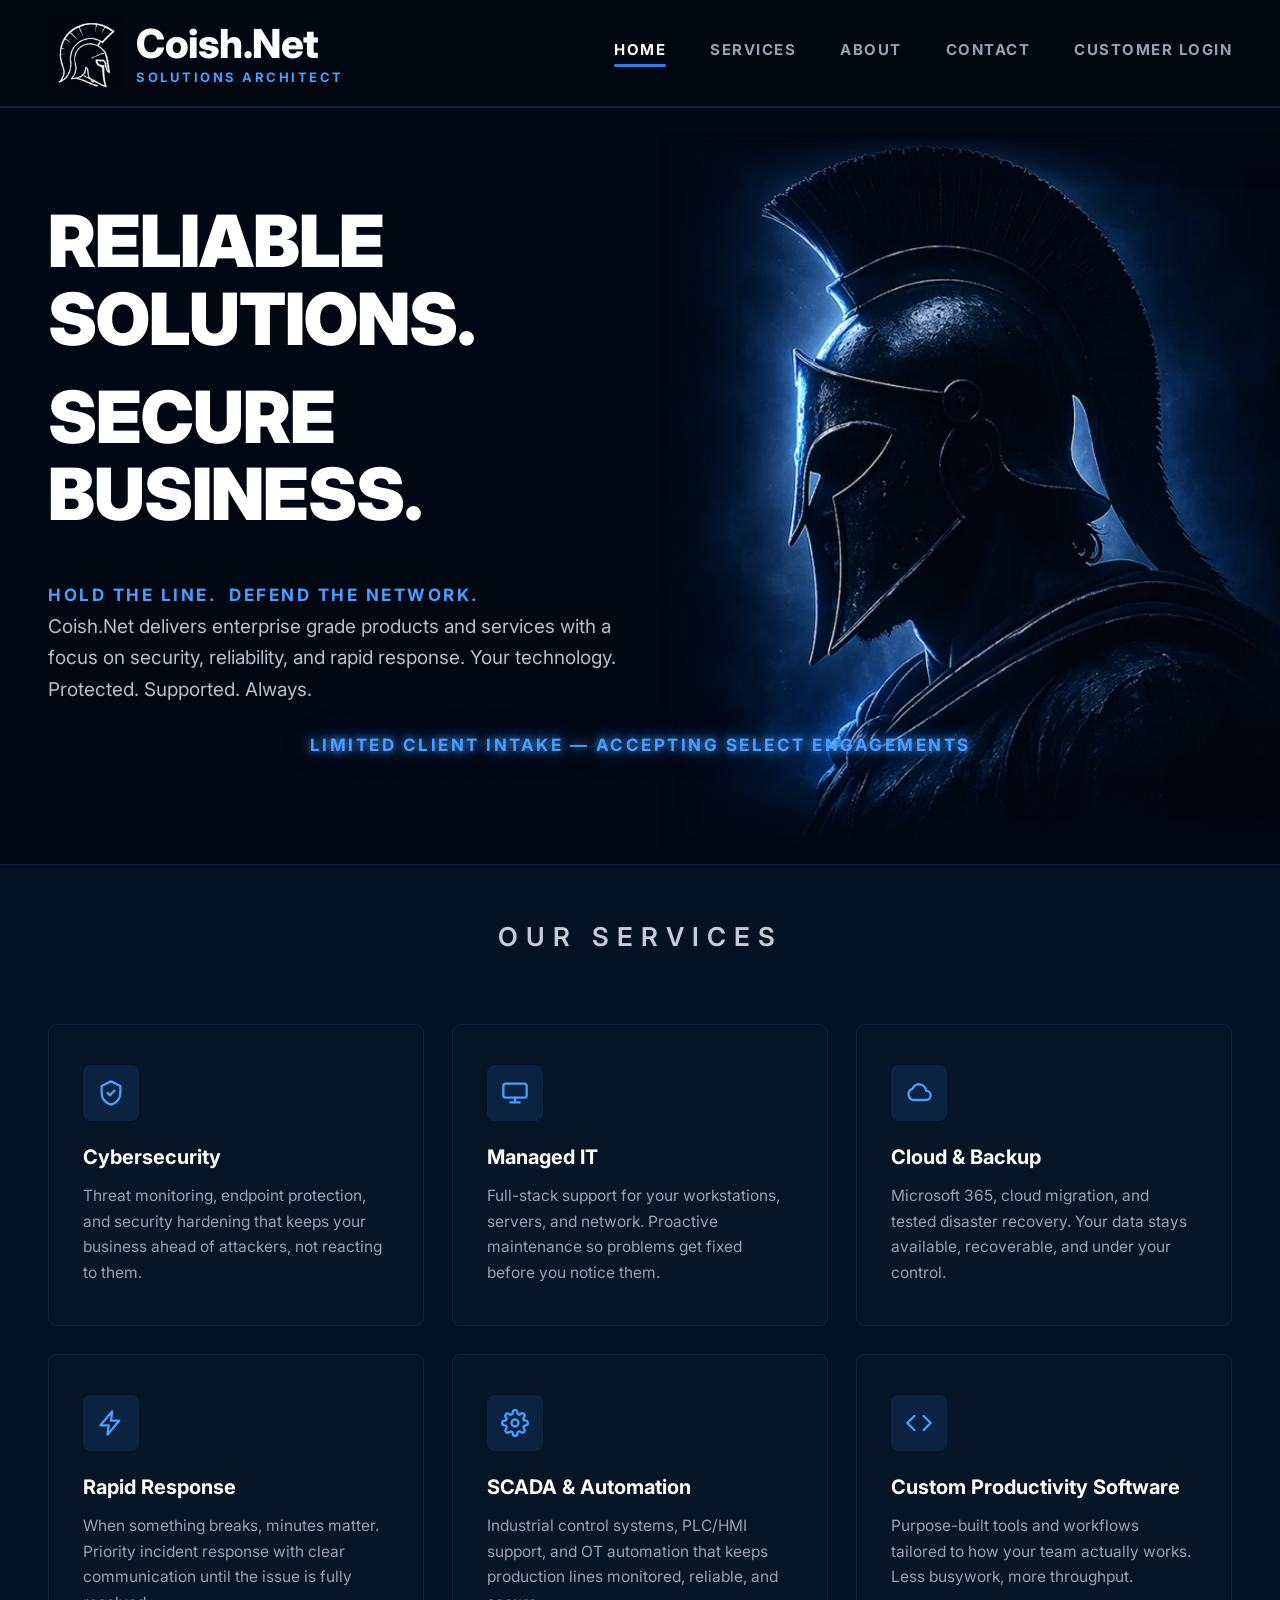
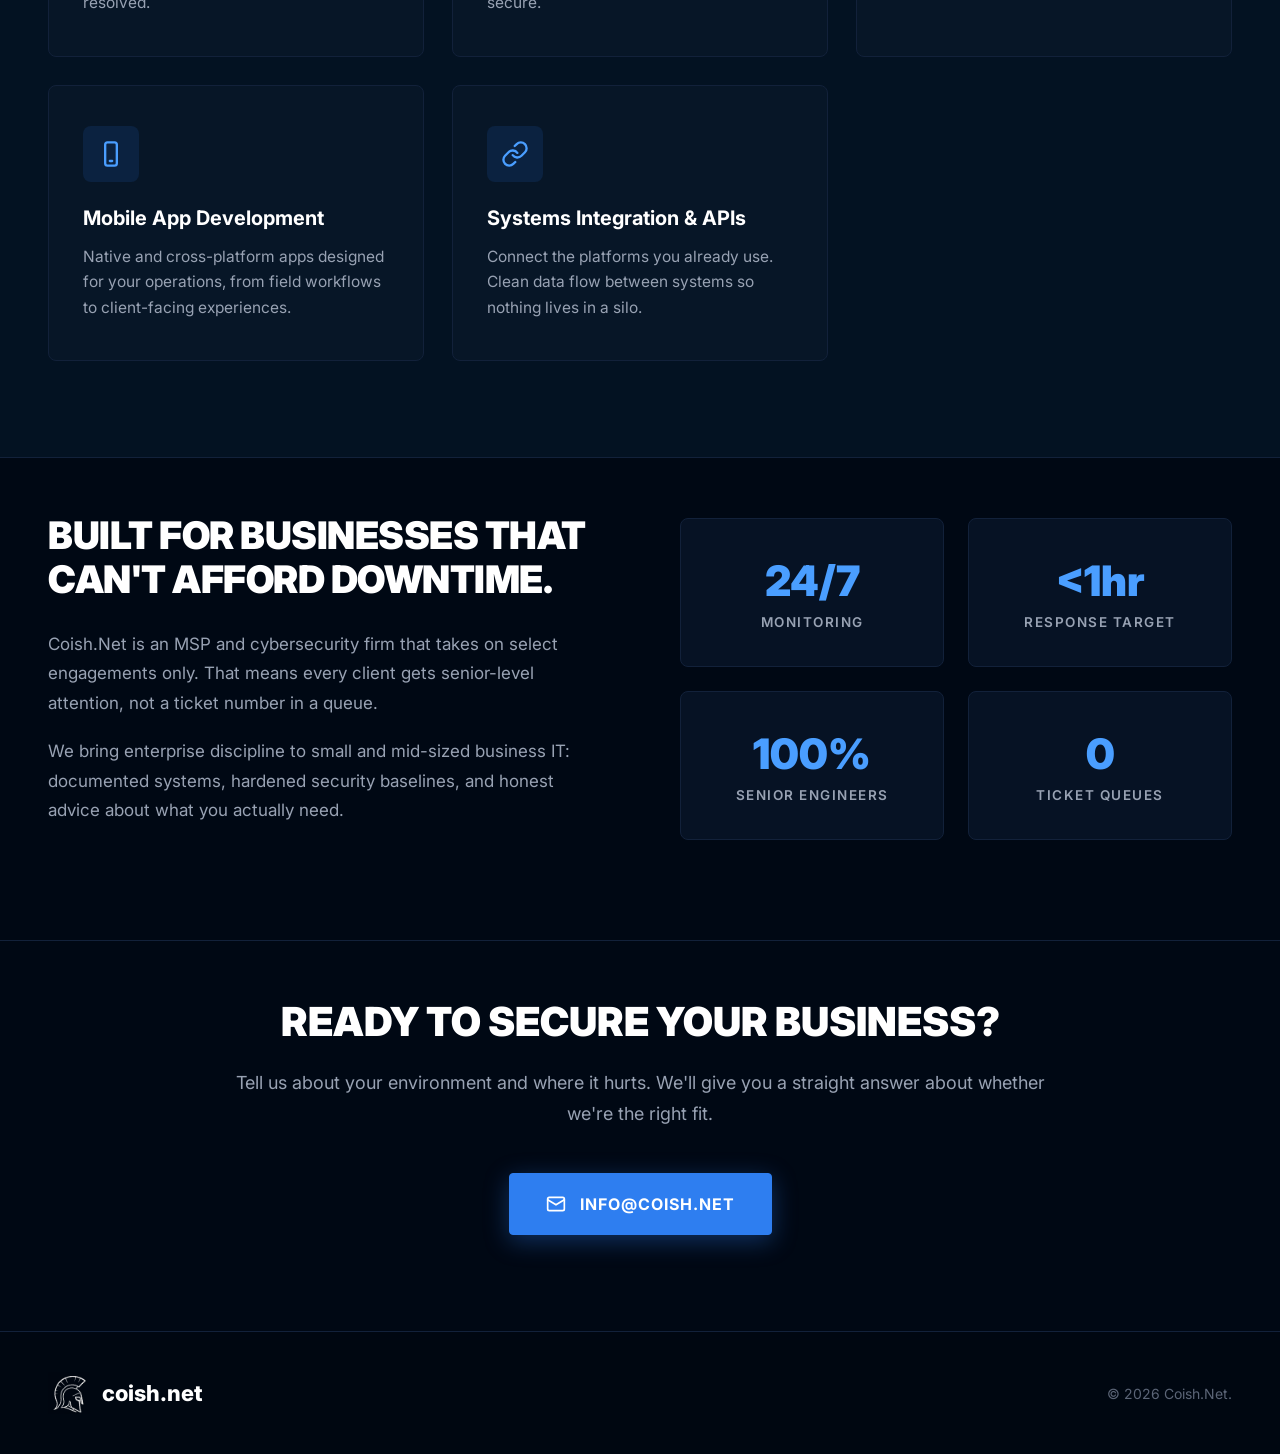
==== commit e17c8fbc: "Restore hero headline to Reliable Solutions while keeping IT/OT in the page title. Co-authored-by: C" ====
--- a/index.html
+++ b/index.html
@@ -388,7 +388,7 @@
 <section class="hero" id="home" aria-label="Home">
   <div class="hero-copy">
     <h1>
-      <span class="h1-line">Reliable IT / OT<br>Solutions.</span>
+      <span class="h1-line">Reliable<br>Solutions.</span>
       <span class="h1-line">Secure<br>Business.</span>
     </h1>
     <div class="eyebrow">Hold the Line.&nbsp; Defend the Network.</div>
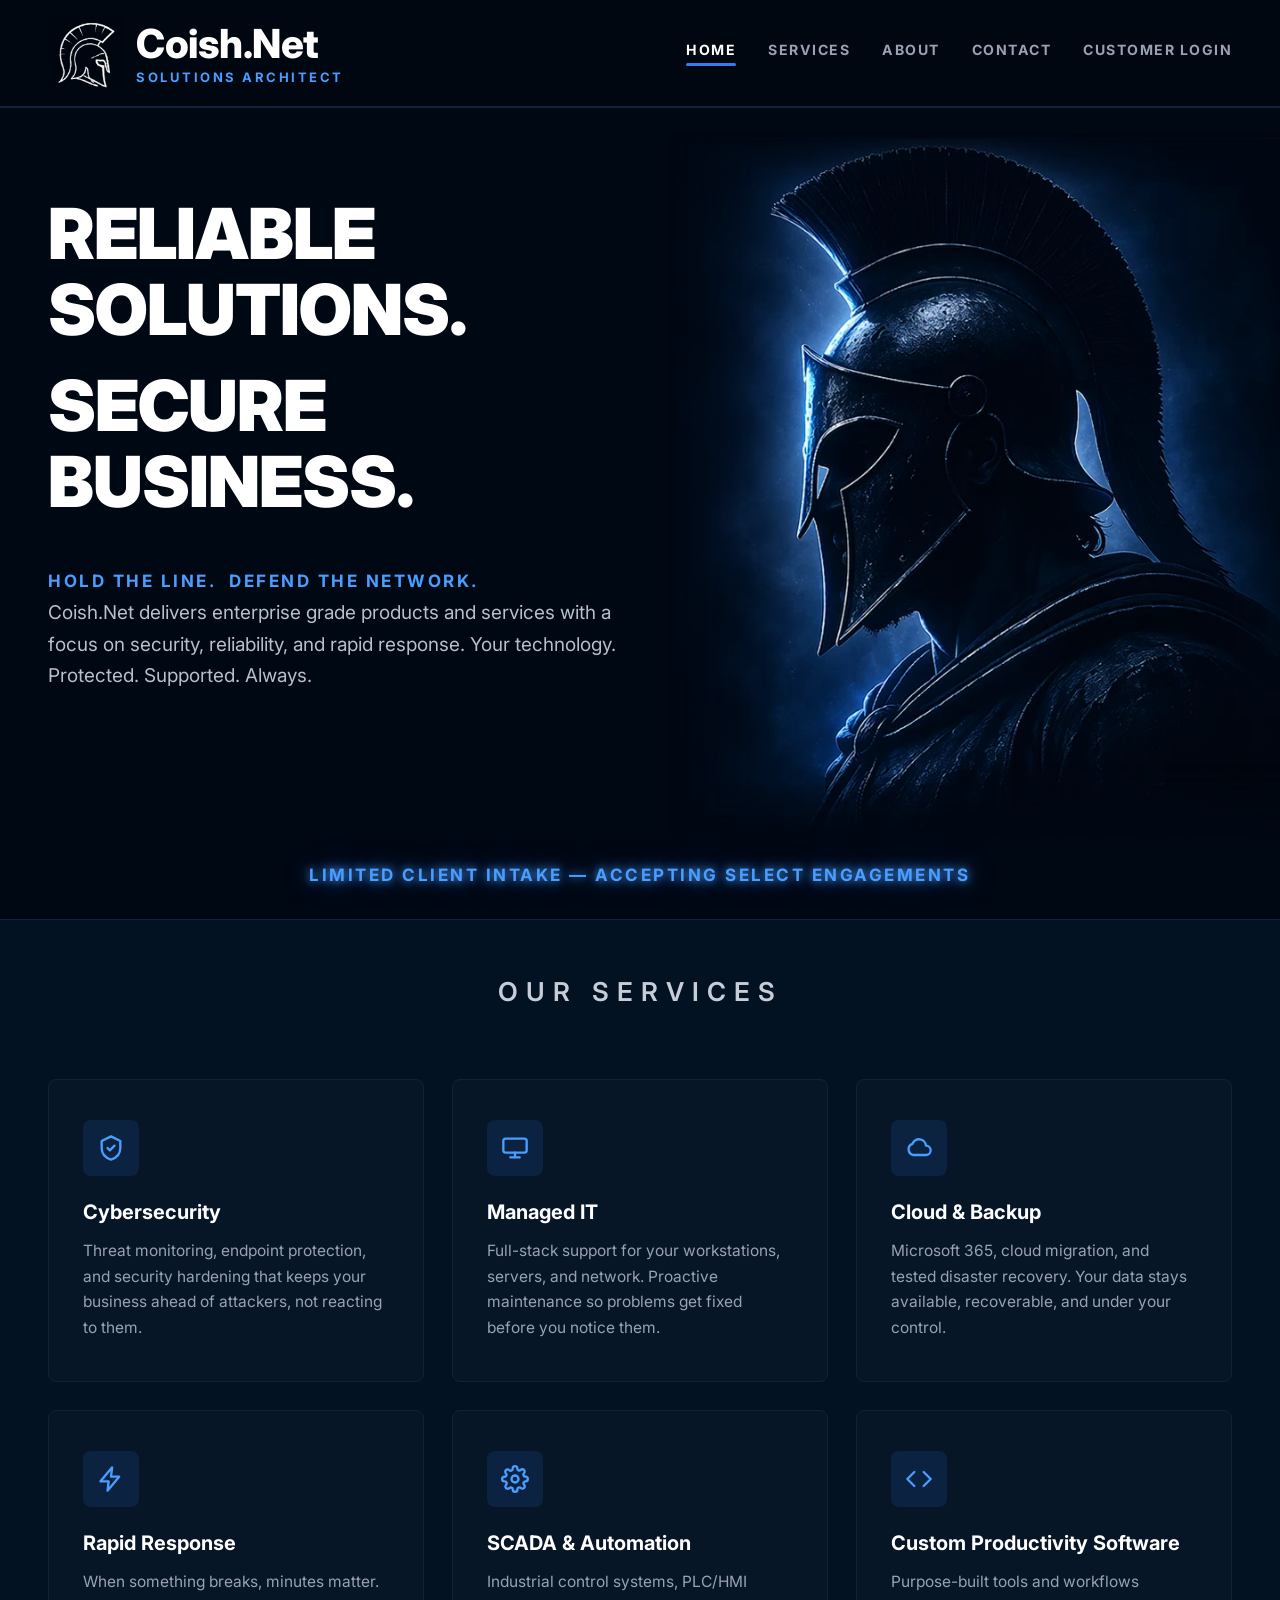
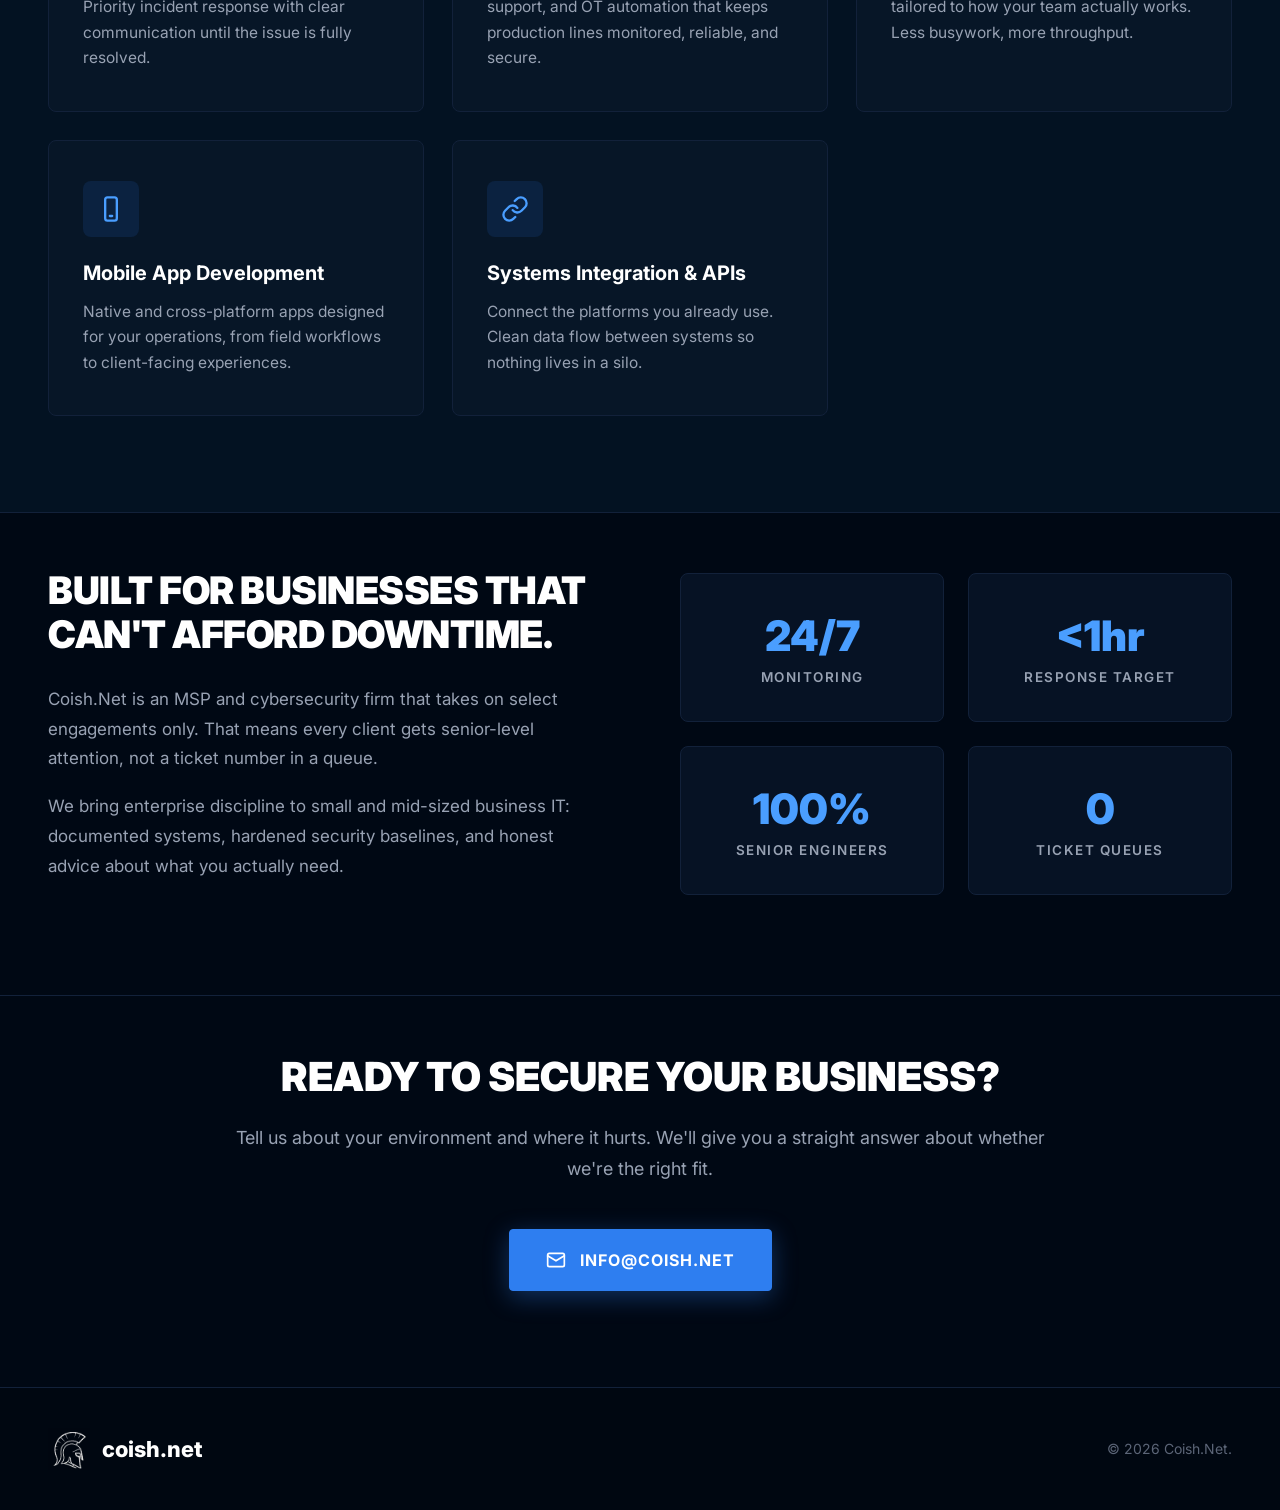
==== commit ed8d9910: "Stabilize hero and nav layout across screen sizes. Replace fixed pixel and negative-margin positioni" ====
--- a/index.html
+++ b/index.html
@@ -135,26 +135,29 @@
     border-bottom:1px solid var(--line);
   }
   .header-inner{
+    position:relative;
     max-width:1440px;margin:0 auto;
-    padding:16px 48px;
+    padding:16px clamp(20px,4vw,48px);
     display:flex;align-items:center;justify-content:space-between;
-  }
-  .brand{display:flex;align-items:center;gap:14px}
-  .brand img{width:74px;height:74px;flex-shrink:0}
-  .brand-copy{display:flex;flex-direction:column;line-height:1.1}
-  .brand-name{font-size:40px;font-weight:800;letter-spacing:-0.5px}
+    gap:16px;
+  }
+  .brand{display:flex;align-items:center;gap:14px;min-width:0}
+  .brand img{width:clamp(48px,6vw,74px);height:clamp(48px,6vw,74px);flex-shrink:0}
+  .brand-copy{display:flex;flex-direction:column;line-height:1.1;min-width:0}
+  .brand-name{font-size:clamp(24px,3.2vw,40px);font-weight:800;letter-spacing:-0.5px}
   .brand-tagline{
     color:var(--blue-bright);
-    font-size:13px;font-weight:700;letter-spacing:2.5px;
+    font-size:clamp(10px,1.1vw,13px);font-weight:700;letter-spacing:2.5px;
     text-transform:uppercase;
     margin-top:4px;
   }
-  nav{display:flex;gap:44px}
+  nav{display:flex;flex-wrap:wrap;justify-content:flex-end;gap:clamp(16px,2.5vw,44px)}
   nav a{
-    font-size:15px;font-weight:700;letter-spacing:1.5px;
+    font-size:clamp(12px,1.1vw,15px);font-weight:700;letter-spacing:1.5px;
     color:var(--text-dim);
     padding-bottom:8px;position:relative;
     transition:color .2s;
+    white-space:nowrap;
   }
   nav a:hover,nav a:focus-visible{color:#fff}
   nav a.active{color:#fff}
@@ -163,26 +166,28 @@
     height:3px;background:var(--blue);border-radius:2px;
   }
   .menu-btn{display:none;background:none;border:1px solid var(--line);color:#fff;
-    padding:10px 12px;border-radius:6px;cursor:pointer;font-size:18px}
+    padding:10px 12px;border-radius:6px;cursor:pointer;font-size:18px;flex-shrink:0}
 
   /* ============ HERO ============ */
   .hero{
     position:relative;
     display:grid;
-    grid-template-columns:1.05fr 1fr;
+    grid-template-columns:minmax(0,1.05fr) minmax(0,1fr);
     grid-template-rows:auto auto;
     align-items:start;
+    column-gap:24px;
     max-width:1440px;margin:0 auto;
-    padding:24px 0 16px;
+    padding:24px 0 32px;
   }
   .hero-copy{
     position:relative;z-index:2;
     grid-column:1;grid-row:1;
-    padding:70px 24px 0 48px;
+    padding:clamp(24px,5vw,70px) clamp(20px,3vw,24px) 0 clamp(20px,4vw,48px);
+    min-width:0;
   }
   .eyebrow{
     color:var(--blue-bright);
-    font-size:17px;font-weight:700;letter-spacing:2.5px;
+    font-size:clamp(13px,1.4vw,17px);font-weight:700;letter-spacing:2.5px;
     text-transform:uppercase;
     margin:0 0 16px;
   }
@@ -190,30 +195,31 @@
     font-weight:900;line-height:1.08;letter-spacing:-1px;
     text-transform:uppercase;
   }
-  .hero-copy h1{font-size:72px}
+  .hero-copy h1{font-size:clamp(36px,5.5vw,72px)}
   .hero-copy h1 .h1-line{display:block;line-height:1.08}
-  .hero-copy h1 .h1-line + .h1-line{margin-top:20px}
-  .hero-copy .eyebrow{margin:52px 0 6px}
+  .hero-copy h1 .h1-line + .h1-line{margin-top:clamp(12px,1.6vw,20px)}
+  .hero-copy .eyebrow{margin:clamp(28px,4vw,52px) 0 6px}
   .hero-copy p{
     color:#b8c0cc;
-    font-size:19px;line-height:1.65;
+    font-size:clamp(16px,1.5vw,19px);line-height:1.65;
     max-width:620px;
   }
   .hero-intake{
     grid-column:1 / -1;
     grid-row:2;
-    margin-top:-113px;
-    padding:0 48px;
+    margin-top:clamp(16px,2.5vw,28px);
+    padding:0 clamp(20px,4vw,48px);
     text-align:center;
     position:relative;
     z-index:3;
   }
   .hero-intake .intake-notice{
-    margin:0;
+    margin:0 auto;
+    max-width:100%;
     color:var(--blue-bright);
-    font-size:17px;font-weight:700;letter-spacing:2.5px;
+    font-size:clamp(12px,1.4vw,17px);font-weight:700;letter-spacing:clamp(1px,0.2vw,2.5px);
     text-transform:uppercase;
-    white-space:nowrap;
+    line-height:1.45;
     text-shadow:
       0 0 8px rgba(74,158,255,.95),
       0 0 18px rgba(74,158,255,.65),
@@ -243,6 +249,7 @@
     position:relative;
     align-self:center;
     display:flex;align-items:center;justify-content:flex-end;
+    min-width:0;
   }
   .hero-art img{
     width:100%;max-width:720px;height:auto;
@@ -259,7 +266,7 @@
   /* ============ SECTION HEADERS ============ */
   section{border-top:1px solid var(--line)}
   #services{background:#031222;border-top:1px solid #12233d}
-  .section-inner{max-width:1440px;margin:0 auto;padding:56px 48px 96px}
+  .section-inner{max-width:1440px;margin:0 auto;padding:56px clamp(20px,4vw,48px) 96px}
   .section-title{
     text-align:center;
     font-size:26px;font-weight:600;letter-spacing:8px;
@@ -317,7 +324,7 @@
   /* ============ FOOTER ============ */
   footer{border-top:1px solid var(--line);background:var(--bg-header)}
   .footer-inner{
-    max-width:1440px;margin:0 auto;padding:40px 48px;
+    max-width:1440px;margin:0 auto;padding:40px clamp(20px,4vw,48px);
     display:flex;align-items:center;justify-content:space-between;
     flex-wrap:wrap;gap:20px;
   }
@@ -326,38 +333,53 @@
   footer .fine{color:#5b6577;font-size:14px}
 
   /* ============ RESPONSIVE ============ */
+  @media (max-width:1100px){
+    nav{
+      display:none;position:absolute;top:100%;left:0;right:0;
+      background:var(--bg-header);border-bottom:1px solid var(--line);
+      flex-direction:column;flex-wrap:nowrap;gap:0;padding:12px 0;
+      justify-content:flex-start;
+    }
+    nav.open{display:flex}
+    nav a{padding:16px clamp(20px,4vw,48px);white-space:normal}
+    nav a.active::after{display:none}
+    .menu-btn{display:block}
+  }
   @media (max-width:1024px){
     .hero{
       grid-template-columns:1fr;
       grid-template-rows:auto auto auto;
-      padding:8px 0 24px;
+      column-gap:0;
+      padding:8px 0 40px;
     }
     .hero-art{
       grid-column:1;grid-row:1;
-      justify-content:center;padding-top:12px;
+      justify-content:center;padding:12px clamp(20px,4vw,48px) 0;
     }
-    .hero-copy{grid-column:1;grid-row:2;padding:12px 24px 0}
-    .hero-intake{grid-column:1;grid-row:3;padding:0 24px;margin-top:-105px}
-    .hero-art img{max-width:520px}
+    .hero-copy{
+      grid-column:1;grid-row:2;
+      padding:20px clamp(20px,4vw,48px) 0;
+    }
+    .hero-intake{
+      grid-column:1;grid-row:3;
+      margin-top:24px;
+      padding:0 clamp(20px,4vw,48px);
+    }
+    .hero-art img{max-width:min(520px,100%)}
     .about-grid{grid-template-columns:1fr;gap:48px}
-    .brand-name{font-size:28px}
-    .brand-tagline{font-size:11px;letter-spacing:2px}
-    .brand img{width:52px;height:52px}
   }
   @media (max-width:820px){
-    nav{
-      display:none;position:absolute;top:100%;left:0;right:0;
-      background:var(--bg-header);border-bottom:1px solid var(--line);
-      flex-direction:column;gap:0;padding:12px 0;
-    }
-    nav.open{display:flex}
-    nav a{padding:16px 48px}
-    nav a.active::after{display:none}
-    .menu-btn{display:block}
-    .header-inner{padding:12px 24px}
-    .section-inner{padding:72px 24px}
-    .hero-copy h1{font-size:40px}
-    .section-title{letter-spacing:5px;font-size:20px}
+    .header-inner{padding:12px 20px}
+    .section-inner{padding:56px 20px 72px}
+    .section-title{letter-spacing:5px;font-size:20px;margin-bottom:48px}
+    .hero-copy .eyebrow{margin-top:28px}
+    .stats{grid-template-columns:1fr 1fr}
+    .contact-box h2{font-size:clamp(28px,8vw,40px)}
+    .about-grid h2{font-size:clamp(28px,7vw,38px)}
+  }
+  @media (max-width:480px){
+    .services-grid{grid-template-columns:1fr}
+    .stats{grid-template-columns:1fr}
   }
 </style>
 </head>
